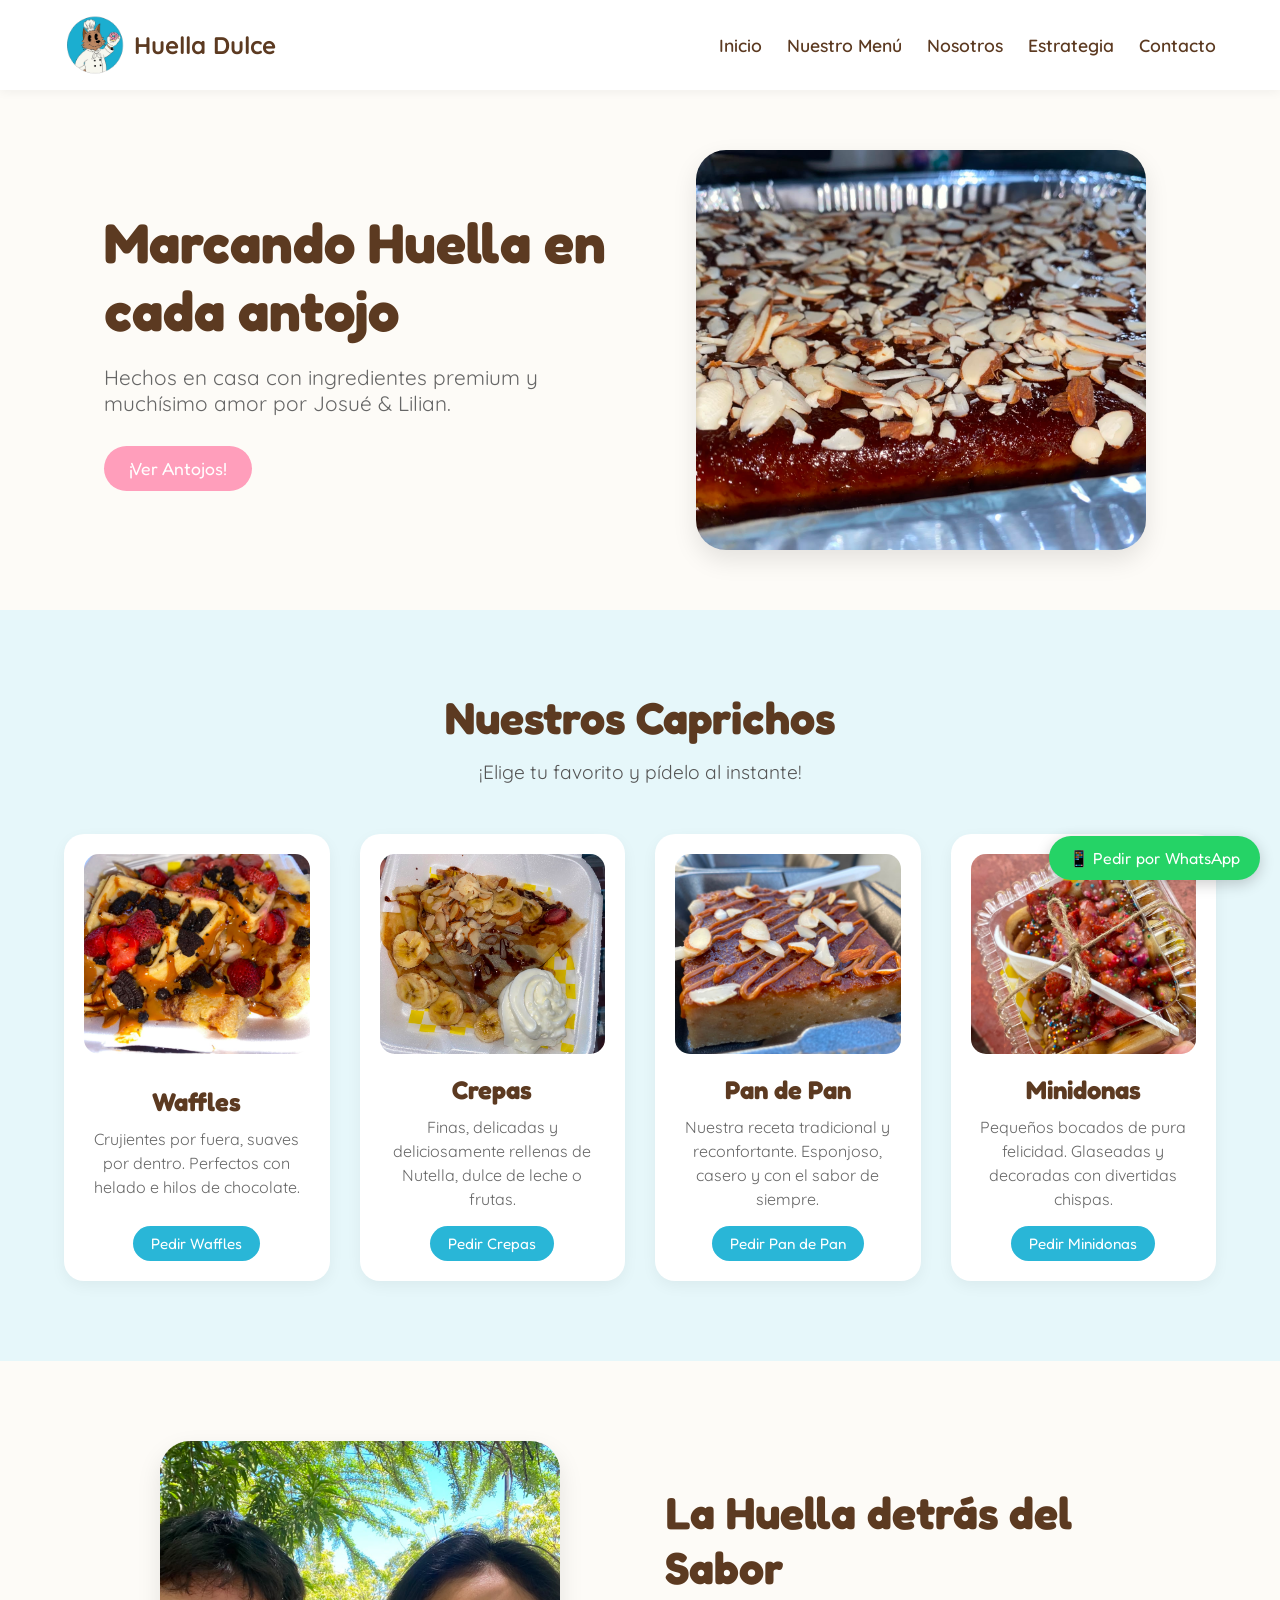
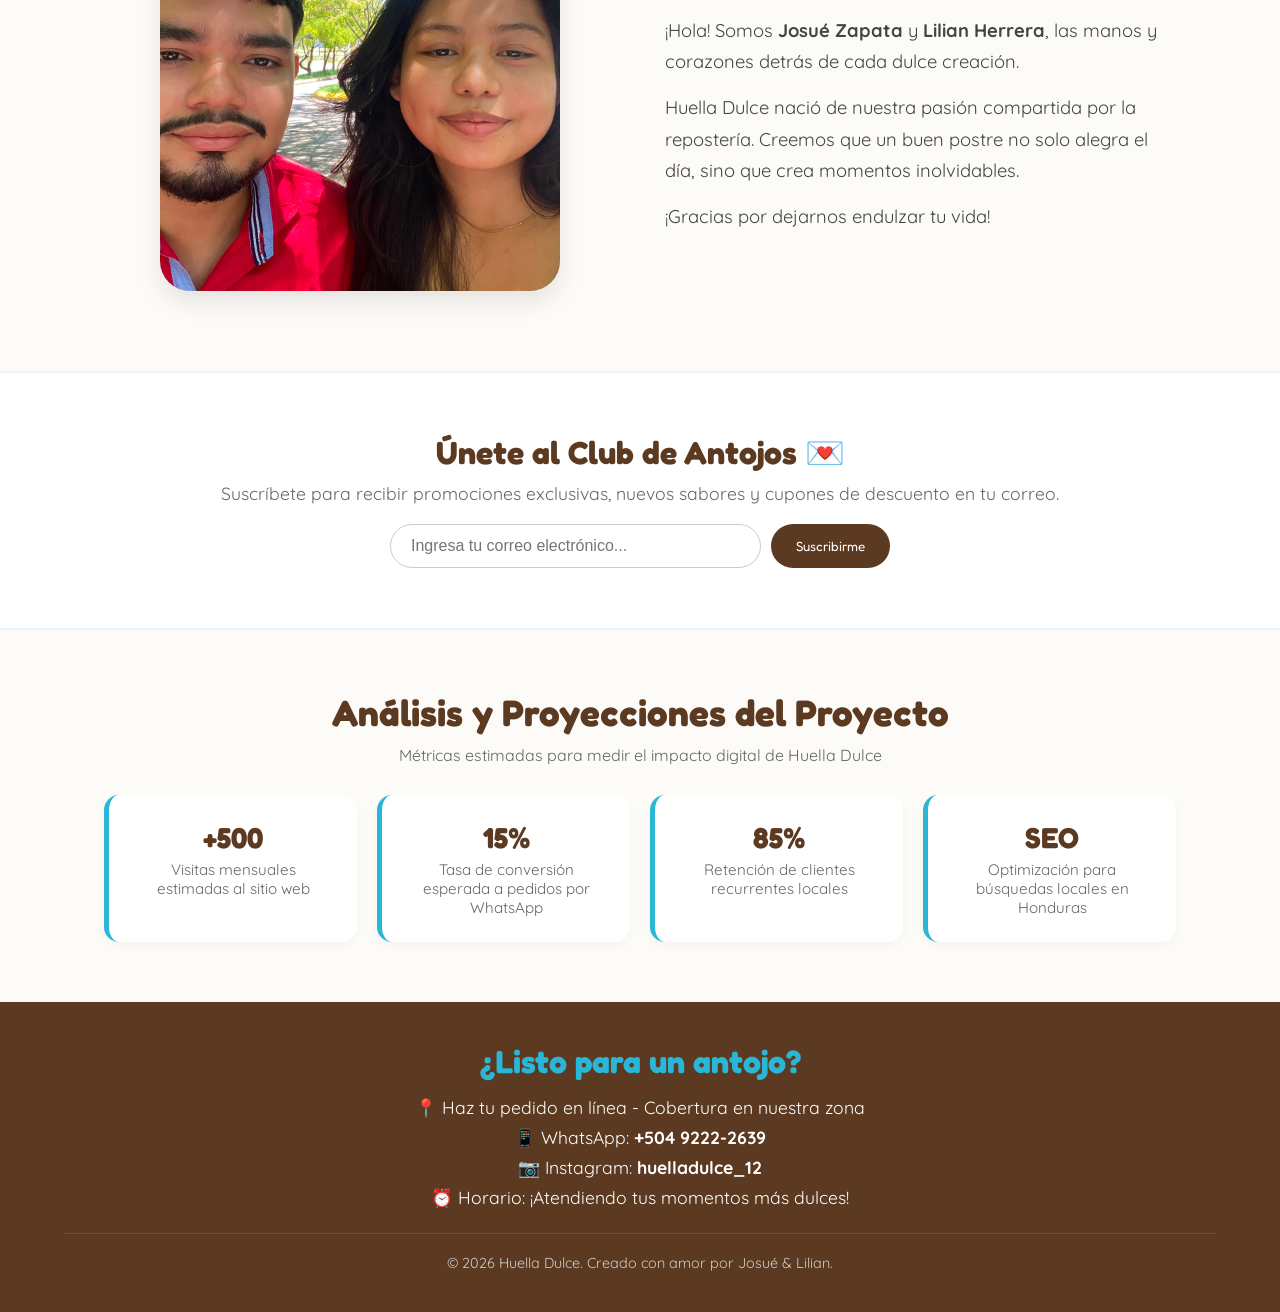
==== index.html @ 0a852fb5 "Primer commit" ====
<!DOCTYPE html>
<html lang="es">
<head>
    <meta charset="UTF-8">
    <meta name="viewport" content="width=device-width, initial-scale=1.0">
    <title>Huella Dulce - Postres Caseros y Antojos en Honduras</title>
    <!-- Metadatos SEO y Estrategia Digital -->
    <meta name="description" content="Disfruta de los mejores postres caseros, waffles, crepas y minidonas hechos con amor por Josué y Lilian en Huella Dulce. ¡Haz tu pedido por WhatsApp!">
    <meta name="keywords" content="postres caseros, waffles, crepas, minidonas, repostería, Huella Dulce, Honduras">
    <meta name="author" content="Josué Zapata y Lilian Herrera">
    
    <!-- Open Graph para Redes Sociales -->
    <meta property="og:title" content="Huella Dulce - Postres Caseros">
    <meta property="og:description" content="Marcando huella en cada antojo. ¡Pide tus waffles y crepas favoritos!">
    <meta property="og:type" content="website">

    <link rel="preconnect" href="https://fonts.googleapis.com">
    <link rel="preconnect" href="https://fonts.gstatic.com" crossorigin>
    <link href="https://fonts.googleapis.com/css2?family=Fredoka:wght@300..700&family=Quicksand:wght@300..700&display=swap" rel="stylesheet">
    
    <style>
        :root {
            --azul-turquesa: #29b6d7;
            --azul-claro: #e6f7fa;
            --marron-chocolate: #5c3a21;
            --rosa-dona: #ff9ebb;
            --blanco-crema: #fdfbf7;
            --texto-oscuro: #333333;
        }

        * {
            margin: 0;
            padding: 0;
            box-sizing: border-box;
        }

        body {
            font-family: 'Quicksand', sans-serif;
            background-color: var(--blanco-crema);
            color: var(--texto-oscuro);
            scroll-behavior: smooth;
        }

        h1, h2, h3 {
            font-family: 'Fredoka', sans-serif;
            color: var(--marron-chocolate);
        }

        a {
            text-decoration: none;
            color: inherit;
        }

        li {
            list-style: none;
        }

        .btn-rosa {
            background-color: var(--rosa-dona);
            color: white;
            padding: 12px 25px;
            border-radius: 50px;
            font-family: 'Fredoka', sans-serif;
            font-size: 1.1rem;
            border: none;
            cursor: pointer;
            transition: transform 0.2s, background-color 0.2s;
            display: inline-block;
        }

        .btn-rosa:hover {
            transform: scale(1.05);
            background-color: #ff85a7;
        }

        /* --- ENCABEZADO --- */
        header {
            background-color: white;
            position: sticky;
            top: 0;
            z-index: 1000;
            box-shadow: 0 2px 10px rgba(0,0,0,0.05);
            display: flex;
            justify-content: space-between;
            align-items: center;
            padding: 15px 5%;
        }

        .logo-container {
            display: flex;
            align-items: center;
            gap: 10px;
        }

        .logo-texto {
            font-size: 1.5rem;
            font-weight: 700;
            color: var(--marron-chocolate);
        }

        nav ul {
            display: flex;
            gap: 25px;
        }

        nav ul li a {
            font-size: 1.1rem;
            font-weight: 600;
            color: var(--marron-chocolate);
            transition: color 0.2s;
        }

        nav ul li a:hover {
            color: var(--azul-turquesa);
        }

        /* --- HERO --- */
        .hero {
            display: flex;
            align-items: center;
            justify-content: space-between;
            padding: 60px 5%;
            max-width: 1200px;
            margin: 0 auto;
            gap: 50px;
        }

        .hero-texto {
            flex: 1;
        }

        .hero-texto h1 {
            font-size: 3.5rem;
            line-height: 1.2;
            margin-bottom: 20px;
        }

        .hero-texto p {
            font-size: 1.3rem;
            margin-bottom: 30px;
            color: #666;
        }

        .hero-imagen {
            flex: 1;
            display: flex;
            justify-content: center;
        }

        .hero-imagen img {
            width: 100%;
            max-width: 450px;
            height: 400px;
            object-fit: cover;
            border-radius: 30px;
            box-shadow: 0 10px 25px rgba(0,0,0,0.1);
        }

        /* --- MENÚ / TIENDA --- */
        .menu-section {
            background-color: var(--azul-claro);
            padding: 80px 5%;
            text-align: center;
        }

        .menu-section h2 {
            font-size: 2.8rem;
            margin-bottom: 15px;
        }

        .menu-subtitle {
            font-size: 1.2rem;
            margin-bottom: 50px;
            color: #555;
        }

        .menu-grid {
            display: grid;
            grid-template-columns: repeat(auto-fit, minmax(250px, 1fr));
            gap: 30px;
            max-width: 1200px;
            margin: 0 auto;
        }

        .menu-card {
            background-color: white;
            border-radius: 20px;
            padding: 20px;
            box-shadow: 0 5px 15px rgba(0,0,0,0.05);
            transition: transform 0.3s;
            display: flex;
            flex-direction: column;
            align-items: center;
            justify-content: space-between;
        }

        .menu-card:hover {
            transform: translateY(-10px);
        }

        .menu-card img {
            width: 100%;
            height: 200px;
            object-fit: cover;
            border-radius: 15px;
            margin-bottom: 20px;
        }

        .menu-card h3 {
            font-size: 1.6rem;
            margin-bottom: 10px;
        }

        .menu-card p {
            font-size: 1rem;
            color: #666;
            line-height: 1.5;
            text-align: center;
            margin-bottom: 15px;
        }

        .btn-comprar {
            background-color: var(--azul-turquesa);
            color: white;
            padding: 8px 18px;
            border-radius: 20px;
            font-family: 'Fredoka', sans-serif;
            font-size: 0.95rem;
            border: none;
            cursor: pointer;
            transition: background-color 0.2s;
        }

        .btn-comprar:hover {
            background-color: #219ab5;
        }

        /* --- SECCIÓN NOSOTROS --- */
        .nosotros {
            display: flex;
            align-items: center;
            justify-content: space-between;
            padding: 80px 5%;
            max-width: 1200px;
            margin: 0 auto;
            gap: 50px;
        }

        .nosotros-imagen {
            flex: 1;
            display: flex;
            justify-content: center;
        }

        .nosotros-imagen img {
            width: 100%;
            max-width: 400px;
            height: 450px;
            object-fit: cover;
            border-radius: 30px;
            box-shadow: 0 10px 25px rgba(0,0,0,0.1);
        }

        .nosotros-texto {
            flex: 1;
        }

        .nosotros-texto h2 {
            font-size: 2.8rem;
            margin-bottom: 20px;
        }

        .nosotros-texto p {
            font-size: 1.15rem;
            line-height: 1.7;
            color: #444;
            margin-bottom: 15px;
        }

        /* --- ESTRATEGIA: EMAIL MARKETING & ANALYTICS (NUEVO) --- */
        .marketing-section {
            background-color: #fff;
            padding: 60px 5%;
            text-align: center;
            border-top: 2px solid var(--azul-claro);
            border-bottom: 2px solid var(--azul-claro);
        }

        .marketing-section h3 {
            font-size: 2rem;
            margin-bottom: 10px;
        }

        .marketing-section p {
            color: #666;
            margin-bottom: 20px;
            font-size: 1.1rem;
        }

        .newsletter-form {
            display: flex;
            justify-content: center;
            gap: 10px;
            max-width: 500px;
            margin: 0 auto;
        }

        .newsletter-form input {
            padding: 12px 20px;
            border-radius: 30px;
            border: 1px solid #ccc;
            flex: 1;
            font-size: 1rem;
            outline: none;
        }

        .newsletter-form button {
            background-color: var(--marron-chocolate);
            color: white;
            border: none;
            padding: 12px 25px;
            border-radius: 30px;
            font-family: 'Fredoka', sans-serif;
            cursor: pointer;
        }

        /* --- SECCIÓN DE ANÁLISIS Y MÉTRICAS (Para Defensa) --- */
        .metrics-section {
            max-width: 1200px;
            margin: 60px auto;
            padding: 0 5%;
            text-align: center;
        }

        .metrics-section h2 {
            font-size: 2.3rem;
            margin-bottom: 10px;
        }

        .metrics-grid {
            display: grid;
            grid-template-columns: repeat(auto-fit, minmax(220px, 1fr));
            gap: 20px;
            margin-top: 30px;
        }

        .metric-card {
            background: white;
            padding: 25px;
            border-radius: 15px;
            box-shadow: 0 4px 10px rgba(0,0,0,0.03);
            border-left: 5px solid var(--azul-turquesa);
        }

        .metric-card h4 {
            font-size: 1.8rem;
            color: var(--marron-chocolate);
            margin-bottom: 5px;
            font-family: 'Fredoka', sans-serif;
        }

        .metric-card p {
            color: #666;
            font-size: 0.95rem;
        }

        /* --- FOOTER --- */
        footer {
            background-color: var(--marron-chocolate);
            color: white;
            text-align: center;
            padding: 40px 5%;
        }

        footer h2 {
            color: var(--azul-turquesa);
            font-size: 2rem;
            margin-bottom: 15px;
        }

        .contacto-info {
            margin-bottom: 25px;
            font-size: 1.1rem;
        }

        .contacto-info p {
            margin: 8px 0;
        }

        .copyright {
            border-top: 1px solid rgba(255,255,255,0.1);
            padding-top: 20px;
            font-size: 0.9rem;
            color: #ccc;
        }

        /* Botón flotante de WhatsApp (Integración de Herramientas) */
        .whatsapp-float {
            position: fixed;
            bottom: 20px;
            right: 20px;
            background-color: #25d366;
            color: white;
            padding: 12px 20px;
            border-radius: 50px;
            font-family: 'Fredoka', sans-serif;
            box-shadow: 0 4px 15px rgba(0,0,0,0.2);
            z-index: 2000;
            display: flex;
            align-items: center;
            gap: 8px;
            transition: transform 0.2s;
        }

        .whatsapp-float:hover {
            transform: scale(1.05);
        }

        @media (max-width: 768px) {
            header {
                flex-direction: column;
                gap: 15px;
            }
            .hero, .nosotros {
                flex-direction: column;
                text-align: center;
                padding: 40px 20px;
                gap: 30px;
            }
            .hero-texto h1 {
                font-size: 2.5rem;
            }
            .newsletter-form {
                flex-direction: column;
            }
        }
    </style>
</head>
<body>

    <!-- BOTÓN FLOTANTE WHATSAPP -->
    <a href="https://wa.me/50492222639?text=Hola,%20quiero%20hacer%20un%20pedido%20en%20Huella%20Dulce" target="_blank" class="whatsapp-float">
        📱 Pedir por WhatsApp
    </a>

    <!-- MENÚ DE NAVEGACIÓN -->
    <header>
        <div class="logo-container">
            <img src="img/laHuellaDulce-Photoroom.png" alt="Logo Huella Dulce" style="width: 60px; height: 60px; border-radius: 50%; object-fit: cover;">
            <span class="logo-texto">Huella Dulce</span>
        </div>
        <nav>
            <ul>
                <li><a href="#inicio">Inicio</a></li>
                <li><a href="#menu">Nuestro Menú</a></li>
                <li><a href="#nosotros">Nosotros</a></li>
                <li><a href="#estrategia">Estrategia</a></li>
                <li><a href="#contacto">Contacto</a></li>
            </ul>
        </nav>
    </header>

    <!-- BIENVENIDA -->
    <section class="hero" id="inicio">
        <div class="hero-texto">
            <h1>Marcando Huella en cada antojo</h1>
            <p>Hechos en casa con ingredientes premium y muchísimo amor por Josué & Lilian.</p>
            <a href="#menu" class="btn-rosa">¡Ver Antojos!</a>
        </div>
        <div class="hero-imagen">
            <img src="img/tentador.jpeg" alt="Postres tentadores">
        </div>
    </section>

    <!-- MENÚ / TIENDA -->
    <section class="menu-section" id="menu">
        <h2>Nuestros Caprichos</h2>
        <p class="menu-subtitle">¡Elige tu favorito y pídelo al instante!</p>
        
        <div class="menu-grid">
            <div class="menu-card">
                <img src="img/waffles.jpeg" alt="Waffles">
                <div>
                    <h3>Waffles</h3>
                    <p>Crujientes por fuera, suaves por dentro. Perfectos con helado e hilos de chocolate.</p>
                </div>
                <a href="https://wa.me/50492222639?text=Hola,%20quiero%20ordenar%20unos%20Waffles" target="_blank" class="btn-comprar">Pedir Waffles</a>
            </div>
            <div class="menu-card">
                <img src="img/crepas.jpeg" alt="Crepas">
                <div>
                    <h3>Crepas</h3>
                    <p>Finas, delicadas y deliciosamente rellenas de Nutella, dulce de leche o frutas.</p>
                </div>
                <a href="https://wa.me/50492222639?text=Hola,%20quiero%20ordenar%20unas%20Crepas" target="_blank" class="btn-comprar">Pedir Crepas</a>
            </div>
            <div class="menu-card">
                <img src="img/pandepan.jpeg" alt="Pan de Pan">
                <div>
                    <h3>Pan de Pan</h3>
                    <p>Nuestra receta tradicional y reconfortante. Esponjoso, casero y con el sabor de siempre.</p>
                </div>
                <a href="https://wa.me/50492222639?text=Hola,%20quiero%20ordenar%20Pan%20de%20Pan" target="_blank" class="btn-comprar">Pedir Pan de Pan</a>
            </div>
            <div class="menu-card">
                <img src="img/minidonas.jpeg" alt="Minidonas">
                <div>
                    <h3>Minidonas</h3>
                    <p>Pequeños bocados de pura felicidad. Glaseadas y decoradas con divertidas chispas.</p>
                </div>
                <a href="https://wa.me/50492222639?text=Hola,%20quiero%20ordenar%20Minidonas" target="_blank" class="btn-comprar">Pedir Minidonas</a>
            </div>
        </div>
    </section>

    <!-- NOSOTROS -->
    <section class="nosotros" id="nosotros">
        <div class="nosotros-imagen">
            <img src="img/lilianyyo.jpeg" alt="Lilian y Josué">
        </div>
        <div class="nosotros-texto">
            <h2>La Huella detrás del Sabor</h2>
            <p>¡Hola! Somos <strong>Josué Zapata</strong> y <strong>Lilian Herrera</strong>, las manos y corazones detrás de cada dulce creación.</p>
            <p>Huella Dulce nació de nuestra pasión compartida por la repostería. Creemos que un buen postre no solo alegra el día, sino que crea momentos inolvidables.</p>
            <p>¡Gracias por dejarnos endulzar tu vida!</p>
        </div>
    </section>

    <!-- ESTRATEGIA DIGITAL Y MARKETING (Email Marketing y Captación) -->
    <section class="marketing-section" id="estrategia">
        <h3>Únete al Club de Antojos 💌</h3>
        <p>Suscríbete para recibir promociones exclusivas, nuevos sabores y cupones de descuento en tu correo.</p>
        <form class="newsletter-form" onsubmit="event.preventDefault(); alert('¡Gracias por suscribirte a Huella Dulce!');">
            <input type="email" placeholder="Ingresa tu correo electrónico..." required>
            <button type="submit">Suscribirme</button>
        </form>
    </section>

    <!-- ANÁLISIS Y RESULTADOS ESPERADOS (KPIs para tu defensa) -->
    <section class="metrics-section">
        <h2>Análisis y Proyecciones del Proyecto</h2>
        <p style="color: #666;">Métricas estimadas para medir el impacto digital de Huella Dulce</p>
        <div class="metrics-grid">
            <div class="metric-card">
                <h4>+500</h4>
                <p>Visitas mensuales estimadas al sitio web</p>
            </div>
            <div class="metric-card">
                <h4>15%</h4>
                <p>Tasa de conversión esperada a pedidos por WhatsApp</p>
            </div>
            <div class="metric-card">
                <h4>85%</h4>
                <p>Retención de clientes recurrentes locales</p>
            </div>
            <div class="metric-card">
                <h4>SEO</h4>
                <p>Optimización para búsquedas locales en Honduras</p>
            </div>
        </div>
    </section>

    <!-- FOOTER -->
    <footer id="contacto">
        <h2>¿Listo para un antojo?</h2>
        <div class="contacto-info">
            <p>📍 Haz tu pedido en línea - Cobertura en nuestra zona</p>
            <p>📱 WhatsApp: <strong>+504 9222-2639</strong> </p>
            <p>📷 Instagram: <strong>huelladulce_12</strong> </p>
            <p>⏰ Horario: ¡Atendiendo tus momentos más dulces!</p>
        </div>
        <div class="copyright">
            <p>&copy; 2026 Huella Dulce. Creado con amor por Josué & Lilian.</p>
        </div>
    </footer>

</body>
</html>
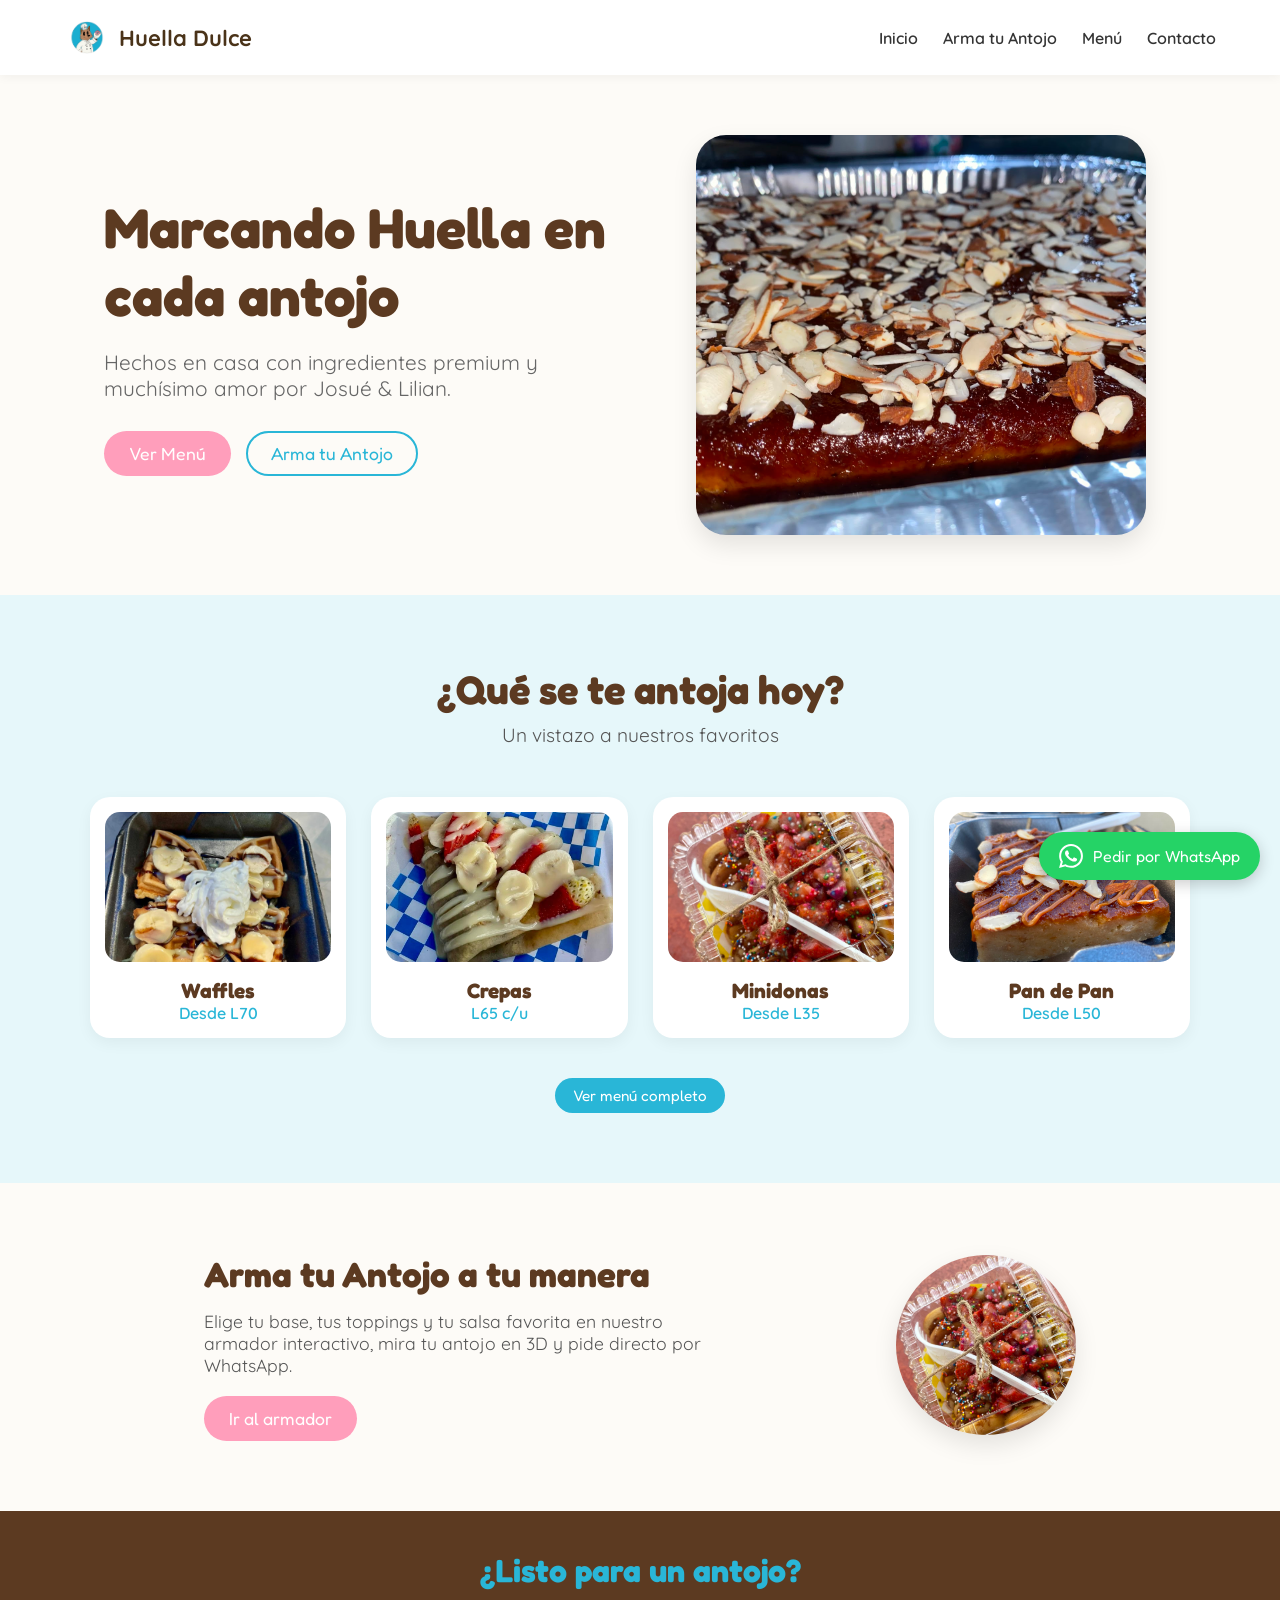
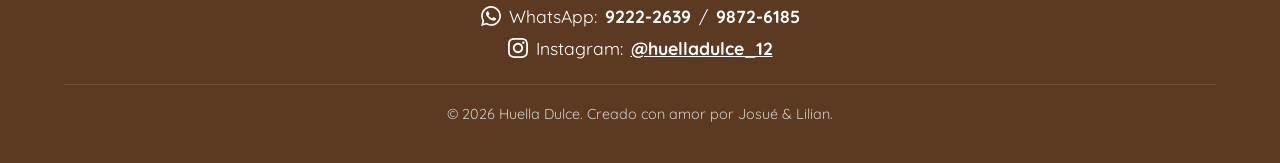
==== commit 64c22595: "Actualizacion: personaliza con cambios" ====
--- a/index.html
+++ b/index.html
@@ -4,575 +4,119 @@
     <meta charset="UTF-8">
     <meta name="viewport" content="width=device-width, initial-scale=1.0">
     <title>Huella Dulce - Postres Caseros y Antojos en Honduras</title>
-    <!-- Metadatos SEO y Estrategia Digital -->
-    <meta name="description" content="Disfruta de los mejores postres caseros, waffles, crepas y minidonas hechos con amor por Josué y Lilian en Huella Dulce. ¡Haz tu pedido por WhatsApp!">
-    <meta name="keywords" content="postres caseros, waffles, crepas, minidonas, repostería, Huella Dulce, Honduras">
+    <meta name="description" content="Disfruta de los mejores postres caseros, waffles, crepas, pan de pan y minidonas hechos con amor por Josué y Lilian en Huella Dulce.">
+    <meta name="keywords" content="postres caseros, waffles, crepas, minidonas, pan de pan, repostería, Huella Dulce, Honduras">
     <meta name="author" content="Josué Zapata y Lilian Herrera">
-    
-    <!-- Open Graph para Redes Sociales -->
     <meta property="og:title" content="Huella Dulce - Postres Caseros">
-    <meta property="og:description" content="Marcando huella en cada antojo. ¡Pide tus waffles y crepas favoritos!">
+    <meta property="og:description" content="Marcando huella en cada antojo. ¡Arma tu antojo y pídelo hoy!">
     <meta property="og:type" content="website">
 
     <link rel="preconnect" href="https://fonts.googleapis.com">
     <link rel="preconnect" href="https://fonts.gstatic.com" crossorigin>
     <link href="https://fonts.googleapis.com/css2?family=Fredoka:wght@300..700&family=Quicksand:wght@300..700&display=swap" rel="stylesheet">
-    
-    <style>
-        :root {
-            --azul-turquesa: #29b6d7;
-            --azul-claro: #e6f7fa;
-            --marron-chocolate: #5c3a21;
-            --rosa-dona: #ff9ebb;
-            --blanco-crema: #fdfbf7;
-            --texto-oscuro: #333333;
-        }
-
-        * {
-            margin: 0;
-            padding: 0;
-            box-sizing: border-box;
-        }
-
-        body {
-            font-family: 'Quicksand', sans-serif;
-            background-color: var(--blanco-crema);
-            color: var(--texto-oscuro);
-            scroll-behavior: smooth;
-        }
-
-        h1, h2, h3 {
-            font-family: 'Fredoka', sans-serif;
-            color: var(--marron-chocolate);
-        }
-
-        a {
-            text-decoration: none;
-            color: inherit;
-        }
-
-        li {
-            list-style: none;
-        }
-
-        .btn-rosa {
-            background-color: var(--rosa-dona);
-            color: white;
-            padding: 12px 25px;
-            border-radius: 50px;
-            font-family: 'Fredoka', sans-serif;
-            font-size: 1.1rem;
-            border: none;
-            cursor: pointer;
-            transition: transform 0.2s, background-color 0.2s;
-            display: inline-block;
-        }
-
-        .btn-rosa:hover {
-            transform: scale(1.05);
-            background-color: #ff85a7;
-        }
-
-        /* --- ENCABEZADO --- */
-        header {
-            background-color: white;
-            position: sticky;
-            top: 0;
-            z-index: 1000;
-            box-shadow: 0 2px 10px rgba(0,0,0,0.05);
-            display: flex;
-            justify-content: space-between;
-            align-items: center;
-            padding: 15px 5%;
-        }
-
-        .logo-container {
-            display: flex;
-            align-items: center;
-            gap: 10px;
-        }
-
-        .logo-texto {
-            font-size: 1.5rem;
-            font-weight: 700;
-            color: var(--marron-chocolate);
-        }
-
-        nav ul {
-            display: flex;
-            gap: 25px;
-        }
-
-        nav ul li a {
-            font-size: 1.1rem;
-            font-weight: 600;
-            color: var(--marron-chocolate);
-            transition: color 0.2s;
-        }
-
-        nav ul li a:hover {
-            color: var(--azul-turquesa);
-        }
-
-        /* --- HERO --- */
-        .hero {
-            display: flex;
-            align-items: center;
-            justify-content: space-between;
-            padding: 60px 5%;
-            max-width: 1200px;
-            margin: 0 auto;
-            gap: 50px;
-        }
-
-        .hero-texto {
-            flex: 1;
-        }
-
-        .hero-texto h1 {
-            font-size: 3.5rem;
-            line-height: 1.2;
-            margin-bottom: 20px;
-        }
-
-        .hero-texto p {
-            font-size: 1.3rem;
-            margin-bottom: 30px;
-            color: #666;
-        }
-
-        .hero-imagen {
-            flex: 1;
-            display: flex;
-            justify-content: center;
-        }
-
-        .hero-imagen img {
-            width: 100%;
-            max-width: 450px;
-            height: 400px;
-            object-fit: cover;
-            border-radius: 30px;
-            box-shadow: 0 10px 25px rgba(0,0,0,0.1);
-        }
-
-        /* --- MENÚ / TIENDA --- */
-        .menu-section {
-            background-color: var(--azul-claro);
-            padding: 80px 5%;
-            text-align: center;
-        }
-
-        .menu-section h2 {
-            font-size: 2.8rem;
-            margin-bottom: 15px;
-        }
-
-        .menu-subtitle {
-            font-size: 1.2rem;
-            margin-bottom: 50px;
-            color: #555;
-        }
-
-        .menu-grid {
-            display: grid;
-            grid-template-columns: repeat(auto-fit, minmax(250px, 1fr));
-            gap: 30px;
-            max-width: 1200px;
-            margin: 0 auto;
-        }
-
-        .menu-card {
-            background-color: white;
-            border-radius: 20px;
-            padding: 20px;
-            box-shadow: 0 5px 15px rgba(0,0,0,0.05);
-            transition: transform 0.3s;
-            display: flex;
-            flex-direction: column;
-            align-items: center;
-            justify-content: space-between;
-        }
-
-        .menu-card:hover {
-            transform: translateY(-10px);
-        }
-
-        .menu-card img {
-            width: 100%;
-            height: 200px;
-            object-fit: cover;
-            border-radius: 15px;
-            margin-bottom: 20px;
-        }
-
-        .menu-card h3 {
-            font-size: 1.6rem;
-            margin-bottom: 10px;
-        }
-
-        .menu-card p {
-            font-size: 1rem;
-            color: #666;
-            line-height: 1.5;
-            text-align: center;
-            margin-bottom: 15px;
-        }
-
-        .btn-comprar {
-            background-color: var(--azul-turquesa);
-            color: white;
-            padding: 8px 18px;
-            border-radius: 20px;
-            font-family: 'Fredoka', sans-serif;
-            font-size: 0.95rem;
-            border: none;
-            cursor: pointer;
-            transition: background-color 0.2s;
-        }
-
-        .btn-comprar:hover {
-            background-color: #219ab5;
-        }
-
-        /* --- SECCIÓN NOSOTROS --- */
-        .nosotros {
-            display: flex;
-            align-items: center;
-            justify-content: space-between;
-            padding: 80px 5%;
-            max-width: 1200px;
-            margin: 0 auto;
-            gap: 50px;
-        }
-
-        .nosotros-imagen {
-            flex: 1;
-            display: flex;
-            justify-content: center;
-        }
-
-        .nosotros-imagen img {
-            width: 100%;
-            max-width: 400px;
-            height: 450px;
-            object-fit: cover;
-            border-radius: 30px;
-            box-shadow: 0 10px 25px rgba(0,0,0,0.1);
-        }
-
-        .nosotros-texto {
-            flex: 1;
-        }
-
-        .nosotros-texto h2 {
-            font-size: 2.8rem;
-            margin-bottom: 20px;
-        }
-
-        .nosotros-texto p {
-            font-size: 1.15rem;
-            line-height: 1.7;
-            color: #444;
-            margin-bottom: 15px;
-        }
-
-        /* --- ESTRATEGIA: EMAIL MARKETING & ANALYTICS (NUEVO) --- */
-        .marketing-section {
-            background-color: #fff;
-            padding: 60px 5%;
-            text-align: center;
-            border-top: 2px solid var(--azul-claro);
-            border-bottom: 2px solid var(--azul-claro);
-        }
-
-        .marketing-section h3 {
-            font-size: 2rem;
-            margin-bottom: 10px;
-        }
-
-        .marketing-section p {
-            color: #666;
-            margin-bottom: 20px;
-            font-size: 1.1rem;
-        }
-
-        .newsletter-form {
-            display: flex;
-            justify-content: center;
-            gap: 10px;
-            max-width: 500px;
-            margin: 0 auto;
-        }
-
-        .newsletter-form input {
-            padding: 12px 20px;
-            border-radius: 30px;
-            border: 1px solid #ccc;
-            flex: 1;
-            font-size: 1rem;
-            outline: none;
-        }
-
-        .newsletter-form button {
-            background-color: var(--marron-chocolate);
-            color: white;
-            border: none;
-            padding: 12px 25px;
-            border-radius: 30px;
-            font-family: 'Fredoka', sans-serif;
-            cursor: pointer;
-        }
-
-        /* --- SECCIÓN DE ANÁLISIS Y MÉTRICAS (Para Defensa) --- */
-        .metrics-section {
-            max-width: 1200px;
-            margin: 60px auto;
-            padding: 0 5%;
-            text-align: center;
-        }
-
-        .metrics-section h2 {
-            font-size: 2.3rem;
-            margin-bottom: 10px;
-        }
-
-        .metrics-grid {
-            display: grid;
-            grid-template-columns: repeat(auto-fit, minmax(220px, 1fr));
-            gap: 20px;
-            margin-top: 30px;
-        }
-
-        .metric-card {
-            background: white;
-            padding: 25px;
-            border-radius: 15px;
-            box-shadow: 0 4px 10px rgba(0,0,0,0.03);
-            border-left: 5px solid var(--azul-turquesa);
-        }
-
-        .metric-card h4 {
-            font-size: 1.8rem;
-            color: var(--marron-chocolate);
-            margin-bottom: 5px;
-            font-family: 'Fredoka', sans-serif;
-        }
-
-        .metric-card p {
-            color: #666;
-            font-size: 0.95rem;
-        }
-
-        /* --- FOOTER --- */
-        footer {
-            background-color: var(--marron-chocolate);
-            color: white;
-            text-align: center;
-            padding: 40px 5%;
-        }
-
-        footer h2 {
-            color: var(--azul-turquesa);
-            font-size: 2rem;
-            margin-bottom: 15px;
-        }
-
-        .contacto-info {
-            margin-bottom: 25px;
-            font-size: 1.1rem;
-        }
-
-        .contacto-info p {
-            margin: 8px 0;
-        }
-
-        .copyright {
-            border-top: 1px solid rgba(255,255,255,0.1);
-            padding-top: 20px;
-            font-size: 0.9rem;
-            color: #ccc;
-        }
-
-        /* Botón flotante de WhatsApp (Integración de Herramientas) */
-        .whatsapp-float {
-            position: fixed;
-            bottom: 20px;
-            right: 20px;
-            background-color: #25d366;
-            color: white;
-            padding: 12px 20px;
-            border-radius: 50px;
-            font-family: 'Fredoka', sans-serif;
-            box-shadow: 0 4px 15px rgba(0,0,0,0.2);
-            z-index: 2000;
-            display: flex;
-            align-items: center;
-            gap: 8px;
-            transition: transform 0.2s;
-        }
-
-        .whatsapp-float:hover {
-            transform: scale(1.05);
-        }
-
-        @media (max-width: 768px) {
-            header {
-                flex-direction: column;
-                gap: 15px;
-            }
-            .hero, .nosotros {
-                flex-direction: column;
-                text-align: center;
-                padding: 40px 20px;
-                gap: 30px;
-            }
-            .hero-texto h1 {
-                font-size: 2.5rem;
-            }
-            .newsletter-form {
-                flex-direction: column;
-            }
-        }
-    </style>
+    <link rel="stylesheet" href="style.css">
 </head>
 <body>
 
-    <!-- BOTÓN FLOTANTE WHATSAPP -->
     <a href="https://wa.me/50492222639?text=Hola,%20quiero%20hacer%20un%20pedido%20en%20Huella%20Dulce" target="_blank" class="whatsapp-float">
-        📱 Pedir por WhatsApp
+        <svg class="whatsapp-icon-svg" viewBox="0 0 24 24"><path d="M.057 24l1.687-6.163c-1.041-1.804-1.588-3.849-1.587-5.946.003-6.556 5.338-11.891 11.893-11.891 3.181.001 6.167 1.24 8.413 3.488 2.245 2.248 3.481 5.236 3.48 8.414-.003 6.557-5.338 11.892-11.893 11.892-1.99-.001-3.951-.5-5.688-1.448l-6.305 1.654zm6.597-3.807c1.676.995 3.276 1.591 5.392 1.592 5.448 0 9.886-4.434 9.889-9.885.002-5.462-4.415-9.89-9.881-9.892-5.452 0-9.887 4.434-9.889 9.884-.001 2.225.651 3.891 1.746 5.634l-.999 3.648 3.742-.981zm11.387-5.464c-.074-.124-.272-.198-.57-.347-.297-.149-1.758-.868-2.031-.967-.272-.099-.47-.149-.669.149-.198.297-.768.967-.941 1.165-.173.198-.347.223-.644.074-.297-.149-1.255-.462-2.39-1.475-.883-.788-1.48-1.761-1.653-2.059-.173-.297-.018-.458.13-.606.134-.133.297-.347.446-.521.151-.172.2-.296.3-.495.099-.198.05-.372-.025-.521-.075-.148-.669-1.611-.916-2.206-.242-.579-.487-.501-.669-.51l-.57-.01c-.198 0-.52.074-.792.372s-1.04 1.016-1.04 2.479 1.065 2.876 1.213 3.074c.149.198 2.096 3.2 5.076 4.487.709.306 1.263.489 1.694.626.712.226 1.36.194 1.872.118.571-.085 1.758-.719 2.006-1.413.248-.695.248-1.29.173-1.414z"/></svg>
+        <span>Pedir por WhatsApp</span>
     </a>
 
-    <!-- MENÚ DE NAVEGACIÓN -->
-    <header>
+<header>
         <div class="logo-container">
-            <img src="img/laHuellaDulce-Photoroom.png" alt="Logo Huella Dulce" style="width: 60px; height: 60px; border-radius: 50%; object-fit: cover;">
+            <img src="img/laHuellaDulce-Photoroom.png" alt="Logo Huella Dulce" class="logo-img">
             <span class="logo-texto">Huella Dulce</span>
         </div>
-        <nav>
+
+        <!-- Botón de Menú Hamburguesa (Va DENTRO del header, justo aquí) -->
+        <button class="menu-toggle" id="menuToggle" aria-label="Abrir menú">
+            ☰
+        </button>
+
+        <!-- Menú de navegación -->
+        <nav id="navMenu">
             <ul>
-                <li><a href="#inicio">Inicio</a></li>
-                <li><a href="#menu">Nuestro Menú</a></li>
-                <li><a href="#nosotros">Nosotros</a></li>
-                <li><a href="#estrategia">Estrategia</a></li>
-                <li><a href="#contacto">Contacto</a></li>
+                <li><a href="index.html">Inicio</a></li>
+                <li><a href="personaliza.html">Arma tu Antojo</a></li>
+                <li><a href="menu.html">Menú</a></li>
+                <li><a href="contacto.html">Contacto</a></li>
             </ul>
         </nav>
     </header>
 
-    <!-- BIENVENIDA -->
-    <section class="hero" id="inicio">
+    <section class="hero">
         <div class="hero-texto">
             <h1>Marcando Huella en cada antojo</h1>
             <p>Hechos en casa con ingredientes premium y muchísimo amor por Josué & Lilian.</p>
-            <a href="#menu" class="btn-rosa">¡Ver Antojos!</a>
+            <div class="hero-botones">
+                <a href="menu.html" class="btn-rosa">Ver Menú</a>
+                <a href="personaliza.html" class="btn-outline">Arma tu Antojo</a>
+            </div>
         </div>
         <div class="hero-imagen">
             <img src="img/tentador.jpeg" alt="Postres tentadores">
         </div>
     </section>
 
-    <!-- MENÚ / TIENDA -->
-    <section class="menu-section" id="menu">
-        <h2>Nuestros Caprichos</h2>
-        <p class="menu-subtitle">¡Elige tu favorito y pídelo al instante!</p>
+    <section class="teaser-section">
+        <h2>¿Qué se te antoja hoy?</h2>
+        <p class="menu-subtitle">Un vistazo a nuestros favoritos</p>
+        <div class="teaser-grid">
+            <div class="teaser-card">
+                <img src="img/waflesnew.jpeg" alt="Waffles">
+                <h3>Waffles</h3>
+                <p>Desde L70</p>
+            </div>
+            <div class="teaser-card">
+                <img src="img/crepasnew.jpeg" alt="Crepas">
+                <h3>Crepas</h3>
+                <p>L65 c/u</p>
+            </div>
+            <div class="teaser-card">
+                <img src="img/minidonas.jpeg" alt="Minidonas">
+                <h3>Minidonas</h3>
+                <p>Desde L35</p>
+            </div>
+            <div class="teaser-card">
+                <img src="img/pandepan.jpeg" alt="Pan de Pan">
+                <h3>Pan de Pan</h3>
+                <p>Desde L50</p>
+            </div>
+        </div>
+        <a href="menu.html" class="btn-comprar ver-mas">Ver menú completo</a>
+    </section>
+
+    <section class="cta-personaliza">
+        <div class="cta-texto">
+            <h2>Arma tu Antojo a tu manera</h2>
+            <p>Elige tu base, tus toppings y tu salsa favorita en nuestro armador interactivo, mira tu antojo en 3D y pide directo por WhatsApp.</p>
+            <a href="personaliza.html" class="btn-rosa">Ir al armador</a>
+        </div>
         
-        <div class="menu-grid">
-            <div class="menu-card">
-                <img src="img/waffles.jpeg" alt="Waffles">
-                <div>
-                    <h3>Waffles</h3>
-                    <p>Crujientes por fuera, suaves por dentro. Perfectos con helado e hilos de chocolate.</p>
-                </div>
-                <a href="https://wa.me/50492222639?text=Hola,%20quiero%20ordenar%20unos%20Waffles" target="_blank" class="btn-comprar">Pedir Waffles</a>
-            </div>
-            <div class="menu-card">
-                <img src="img/crepas.jpeg" alt="Crepas">
-                <div>
-                    <h3>Crepas</h3>
-                    <p>Finas, delicadas y deliciosamente rellenas de Nutella, dulce de leche o frutas.</p>
-                </div>
-                <a href="https://wa.me/50492222639?text=Hola,%20quiero%20ordenar%20unas%20Crepas" target="_blank" class="btn-comprar">Pedir Crepas</a>
-            </div>
-            <div class="menu-card">
-                <img src="img/pandepan.jpeg" alt="Pan de Pan">
-                <div>
-                    <h3>Pan de Pan</h3>
-                    <p>Nuestra receta tradicional y reconfortante. Esponjoso, casero y con el sabor de siempre.</p>
-                </div>
-                <a href="https://wa.me/50492222639?text=Hola,%20quiero%20ordenar%20Pan%20de%20Pan" target="_blank" class="btn-comprar">Pedir Pan de Pan</a>
-            </div>
-            <div class="menu-card">
-                <img src="img/minidonas.jpeg" alt="Minidonas">
-                <div>
-                    <h3>Minidonas</h3>
-                    <p>Pequeños bocados de pura felicidad. Glaseadas y decoradas con divertidas chispas.</p>
-                </div>
-                <a href="https://wa.me/50492222639?text=Hola,%20quiero%20ordenar%20Minidonas" target="_blank" class="btn-comprar">Pedir Minidonas</a>
-            </div>
+        <div class="cta-imagen-redonda">
+            <img src="img/minidonas.jpeg" alt="Personaliza tu antojo" style="border-radius: 50%; width: 180px; height: 180px; object-fit: cover; box-shadow: 0 10px 25px rgba(0,0,0,0.1);">
         </div>
     </section>
 
-    <!-- NOSOTROS -->
-    <section class="nosotros" id="nosotros">
-        <div class="nosotros-imagen">
-            <img src="img/lilianyyo.jpeg" alt="Lilian y Josué">
-        </div>
-        <div class="nosotros-texto">
-            <h2>La Huella detrás del Sabor</h2>
-            <p>¡Hola! Somos <strong>Josué Zapata</strong> y <strong>Lilian Herrera</strong>, las manos y corazones detrás de cada dulce creación.</p>
-            <p>Huella Dulce nació de nuestra pasión compartida por la repostería. Creemos que un buen postre no solo alegra el día, sino que crea momentos inolvidables.</p>
-            <p>¡Gracias por dejarnos endulzar tu vida!</p>
-        </div>
-    </section>
-
-    <!-- ESTRATEGIA DIGITAL Y MARKETING (Email Marketing y Captación) -->
-    <section class="marketing-section" id="estrategia">
-        <h3>Únete al Club de Antojos 💌</h3>
-        <p>Suscríbete para recibir promociones exclusivas, nuevos sabores y cupones de descuento en tu correo.</p>
-        <form class="newsletter-form" onsubmit="event.preventDefault(); alert('¡Gracias por suscribirte a Huella Dulce!');">
-            <input type="email" placeholder="Ingresa tu correo electrónico..." required>
-            <button type="submit">Suscribirme</button>
-        </form>
-    </section>
-
-    <!-- ANÁLISIS Y RESULTADOS ESPERADOS (KPIs para tu defensa) -->
-    <section class="metrics-section">
-        <h2>Análisis y Proyecciones del Proyecto</h2>
-        <p style="color: #666;">Métricas estimadas para medir el impacto digital de Huella Dulce</p>
-        <div class="metrics-grid">
-            <div class="metric-card">
-                <h4>+500</h4>
-                <p>Visitas mensuales estimadas al sitio web</p>
-            </div>
-            <div class="metric-card">
-                <h4>15%</h4>
-                <p>Tasa de conversión esperada a pedidos por WhatsApp</p>
-            </div>
-            <div class="metric-card">
-                <h4>85%</h4>
-                <p>Retención de clientes recurrentes locales</p>
-            </div>
-            <div class="metric-card">
-                <h4>SEO</h4>
-                <p>Optimización para búsquedas locales en Honduras</p>
-            </div>
-        </div>
-    </section>
-
-    <!-- FOOTER -->
-    <footer id="contacto">
+    <footer>
         <h2>¿Listo para un antojo?</h2>
+        
         <div class="contacto-info">
-            <p>📍 Haz tu pedido en línea - Cobertura en nuestra zona</p>
-            <p>📱 WhatsApp: <strong>+504 9222-2639</strong> </p>
-            <p>📷 Instagram: <strong>huelladulce_12</strong> </p>
-            <p>⏰ Horario: ¡Atendiendo tus momentos más dulces!</p>
+            <p>
+                <svg class="footer-icon" viewBox="0 0 24 24"><path d="M.057 24l1.687-6.163c-1.041-1.804-1.588-3.849-1.587-5.946.003-6.556 5.338-11.891 11.893-11.891 3.181.001 6.167 1.24 8.413 3.488 2.245 2.248 3.481 5.236 3.48 8.414-.003 6.557-5.338 11.892-11.893 11.892-1.99-.001-3.951-.5-5.688-1.448l-6.305 1.654zm6.597-3.807c1.676.995 3.276 1.591 5.392 1.592 5.448 0 9.886-4.434 9.889-9.885.002-5.462-4.415-9.89-9.881-9.892-5.452 0-9.887 4.434-9.889 9.884-.001 2.225.651 3.891 1.746 5.634l-.999 3.648 3.742-.981zm11.387-5.464c-.074-.124-.272-.198-.57-.347-.297-.149-1.758-.868-2.031-.967-.272-.099-.47-.149-.669.149-.198.297-.768.967-.941 1.165-.173.198-.347.223-.644.074-.297-.149-1.255-.462-2.39-1.475-.883-.788-1.48-1.761-1.653-2.059-.173-.297-.018-.458.13-.606.134-.133.297-.347.446-.521.151-.172.2-.296.3-.495.099-.198.05-.372-.025-.521-.075-.148-.669-1.611-.916-2.206-.242-.579-.487-.501-.669-.51l-.57-.01c-.198 0-.52.074-.792.372s-1.04 1.016-1.04 2.479 1.065 2.876 1.213 3.074c.149.198 2.096 3.2 5.076 4.487.709.306 1.263.489 1.694.626.712.226 1.36.194 1.872.118.571-.085 1.758-.719 2.006-1.413.248-.695.248-1.29.173-1.414z"/></svg>
+                WhatsApp: <strong>9222-2639</strong> / <strong>9872-6185</strong>
+            </p>
+            <p>
+                <svg class="footer-icon" viewBox="0 0 24 24"><path d="M12 2.163c3.204 0 3.584.012 4.85.07 3.252.148 4.771 1.691 4.919 4.919.058 1.265.069 1.645.069 4.849 0 3.205-.012 3.584-.069 4.849-.149 3.225-1.664 4.771-4.919 4.919-1.266.058-1.644.07-4.85.07-3.204 0-3.584-.012-4.849-.07-3.26-.149-4.771-1.699-4.919-4.92-.058-1.265-.07-1.644-.07-4.849 0-3.204.013-3.583.07-4.849.149-3.227 1.664-4.771 4.919-4.919 1.266-.057 1.645-.069 4.849-.069zm0-2.163c-3.259 0-3.667.014-4.947.072-4.358.2-6.78 2.618-6.98 6.98-.059 1.281-.073 1.689-.073 4.948 0 3.259.014 3.668.072 4.948.2 4.358 2.618 6.78 6.98 6.98 1.281.058 1.689.072 4.948.072 3.259 0 3.668-.014 4.948-.072 4.354-.2 6.782-2.618 6.979-6.98.059-1.28.073-1.689.073-4.948 0-3.259-.014-3.667-.072-4.947-.196-4.354-2.617-6.78-6.979-6.98-1.281-.059-1.69-.073-4.949-.073zm0 5.838c-3.403 0-6.162 2.759-6.162 6.162s2.759 6.163 6.162 6.163 6.162-2.759 6.162-6.163c0-3.403-2.759-6.162-6.162-6.162zm0 10.162c-2.209 0-4-1.79-4-4 0-2.209 1.791-4 4-4s4 1.791 4 4c0 2.21-1.791 4-4 4zm6.406-11.845c-.796 0-1.441.645-1.441 1.44s.645 1.44 1.441 1.44c.795 0 1.439-.645 1.439-1.44s-.644-1.44-1.439-1.44z"/></svg>
+                Instagram: <a href="https://instagram.com/huelladulce_12" target="_blank" style="text-decoration: underline;"><strong>@huelladulce_12</strong></a>
+            </p>
         </div>
         <div class="copyright">
             <p>&copy; 2026 Huella Dulce. Creado con amor por Josué & Lilian.</p>
         </div>
     </footer>
 
+    <script src="script.js"></script>
 </body>
 </html>
--- a/style.css
+++ b/style.css
@@ -0,0 +1,1110 @@
+:root {
+    --azul-turquesa: #29b6d7;
+    --azul-claro: #e6f7fa;
+    --marron-chocolate: #5c3a21;
+    --rosa-dona: #ff9ebb;
+    --blanco-crema: #fdfbf7;
+    --texto-oscuro: #333333;
+}
+
+* {
+    margin: 0;
+    padding: 0;
+    box-sizing: border-box;
+}
+
+body {
+    font-family: 'Quicksand', sans-serif;
+    background-color: var(--blanco-crema);
+    color: var(--texto-oscuro);
+    scroll-behavior: smooth;
+}
+
+h1, h2, h3 {
+    font-family: 'Fredoka', sans-serif;
+    color: var(--marron-chocolate);
+}
+
+a {
+    text-decoration: none;
+    color: inherit;
+}
+
+li {
+    list-style: none;
+}
+
+.btn-rosa {
+    background-color: var(--rosa-dona);
+    color: white;
+    padding: 12px 25px;
+    border-radius: 50px;
+    font-family: 'Fredoka', sans-serif;
+    font-size: 1.1rem;
+    border: none;
+    cursor: pointer;
+    transition: transform 0.2s, background-color 0.2s;
+    display: inline-block;
+}
+
+.btn-rosa:hover {
+    transform: scale(1.05);
+    background-color: #ff85a7;
+}
+
+.btn-outline {
+    border: 2px solid var(--azul-turquesa);
+    color: var(--azul-turquesa);
+    padding: 10px 23px;
+    border-radius: 50px;
+    font-family: 'Fredoka', sans-serif;
+    font-size: 1.1rem;
+    display: inline-block;
+    transition: all 0.2s;
+}
+
+.btn-outline:hover {
+    background-color: var(--azul-turquesa);
+    color: white;
+}
+
+.ver-mas {
+    display: block;
+    width: fit-content;
+    margin: 40px auto 0;
+}
+
+/* =========================================================
+   CORRECCIÓN DEL HEADER Y MENÚ HAMBURGUESA
+   ========================================================= */
+
+header {
+    display: flex;
+    justify-content: space-between;
+    align-items: center;
+    padding: 15px 5%;
+    background-color: #ffffff;
+    box-shadow: 0 2px 10px rgba(0,0,0,0.05);
+    position: relative;
+}
+
+.logo-container {
+    display: flex;
+    align-items: center;
+    gap: 10px;
+}
+
+.logo-img {
+    width: 45px;
+    height: 45px;
+    object-fit: contain;
+}
+
+.logo-texto {
+    font-size: 22px;
+    font-weight: bold;
+    color: #4a3319;
+}
+
+/* El menú de navegación normal en computadoras */
+header nav ul {
+    display: flex;
+    list-style: none;
+    gap: 25px;
+    margin: 0;
+    padding: 0;
+}
+
+header nav ul li a {
+    text-decoration: none;
+    color: #333;
+    font-weight: 600;
+    transition: color 0.2s;
+}
+
+header nav ul li a:hover {
+    color: #e67e22; /* O el color rosado/principal de tu marca */
+}
+
+/* POR DEFECTO EN PC: El botón de hamburguesa se oculta por completo */
+.menu-toggle {
+    display: none;
+}
+
+/* =========================================================
+   CUANDO LA PANTALLA ES DE CELULAR (Menor o igual a 768px)
+   ========================================================= */
+@media (max-width: 768px) {
+    .menu-toggle {
+        display: block; /* Aparece solo en celulares */
+        background: none;
+        border: none;
+        font-size: 26px;
+        cursor: pointer;
+        color: #333;
+    }
+
+    /* Se oculta el menú horizontal de la PC */
+    header nav {
+        display: none;
+        position: absolute;
+        top: 100%;
+        left: 0;
+        width: 100%;
+        background: #ffffff;
+        box-shadow: 0 10px 20px rgba(0,0,0,0.1);
+        padding: 20px;
+        z-index: 1000;
+    }
+
+    /* Cuando JavaScript activa la clase, el menú se despliega verticalmente */
+    header nav.active {
+        display: block;
+    }
+
+    header nav ul {
+        flex-direction: column;
+        align-items: center;
+        gap: 15px;
+    }
+}
+
+/* --- HERO --- */
+.hero {
+    display: flex;
+    align-items: center;
+    justify-content: space-between;
+    padding: 60px 5%;
+    max-width: 1200px;
+    margin: 0 auto;
+    gap: 50px;
+}
+
+.hero-texto {
+    flex: 1;
+}
+
+.hero-texto h1 {
+    font-size: 3.5rem;
+    line-height: 1.2;
+    margin-bottom: 20px;
+}
+
+.hero-texto p {
+    font-size: 1.3rem;
+    margin-bottom: 30px;
+    color: #666;
+}
+
+.hero-botones {
+    display: flex;
+    gap: 15px;
+    flex-wrap: wrap;
+}
+
+.hero-imagen {
+    flex: 1;
+    display: flex;
+    justify-content: center;
+}
+
+.hero-imagen img {
+    width: 100%;
+    max-width: 450px;
+    height: 400px;
+    object-fit: cover;
+    border-radius: 30px;
+    box-shadow: 0 10px 25px rgba(0,0,0,0.1);
+}
+
+/* --- TEASER (inicio) --- */
+.teaser-section {
+    background-color: var(--azul-claro);
+    padding: 70px 5%;
+    text-align: center;
+}
+
+.teaser-section h2 {
+    font-size: 2.5rem;
+    margin-bottom: 10px;
+}
+
+.teaser-grid {
+    display: grid;
+    grid-template-columns: repeat(auto-fit, minmax(200px, 1fr));
+    gap: 25px;
+    max-width: 1100px;
+    margin: 40px auto 0;
+}
+
+.teaser-card {
+    background: white;
+    border-radius: 20px;
+    padding: 15px;
+    box-shadow: 0 5px 15px rgba(0,0,0,0.05);
+    transition: transform 0.3s;
+}
+
+.teaser-card:hover {
+    transform: translateY(-8px);
+}
+
+.teaser-card img {
+    width: 100%;
+    height: 150px;
+    object-fit: cover;
+    border-radius: 15px;
+    margin-bottom: 12px;
+}
+
+.teaser-card h3 {
+    font-size: 1.3rem;
+}
+
+.teaser-card p {
+    color: var(--azul-turquesa);
+    font-weight: 600;
+}
+
+/* --- CTA personaliza (inicio) --- */
+.cta-personaliza {
+    max-width: 1000px;
+    margin: 0 auto;
+    padding: 70px 5%;
+    display: flex;
+    align-items: center;
+    justify-content: space-between;
+    gap: 30px;
+    flex-wrap: wrap;
+}
+
+.cta-texto h2 {
+    font-size: 2.2rem;
+    margin-bottom: 15px;
+}
+
+.cta-texto p {
+    color: #555;
+    font-size: 1.1rem;
+    margin-bottom: 20px;
+    max-width: 500px;
+}
+
+.cta-emoji {
+    font-size: 5rem;
+}
+
+/* --- MENÚ / TIENDA --- */
+.menu-section {
+    background-color: var(--azul-claro);
+    padding: 80px 5%;
+    text-align: center;
+}
+
+.menu-section h2 {
+    font-size: 2.8rem;
+    margin-bottom: 15px;
+}
+
+.menu-subtitle {
+    font-size: 1.2rem;
+    margin-bottom: 50px;
+    color: #555;
+}
+
+.menu-grid {
+    display: grid;
+    grid-template-columns: repeat(auto-fit, minmax(250px, 1fr));
+    gap: 30px;
+    max-width: 1200px;
+    margin: 0 auto;
+}
+
+.menu-card {
+    background-color: white;
+    border-radius: 20px;
+    padding: 20px;
+    box-shadow: 0 5px 15px rgba(0,0,0,0.05);
+    transition: transform 0.3s;
+    display: flex;
+    flex-direction: column;
+    align-items: center;
+    justify-content: space-between;
+}
+
+.menu-card:hover {
+    transform: translateY(-10px);
+}
+
+.menu-card img {
+    width: 100%;
+    height: 200px;
+    object-fit: cover;
+    border-radius: 15px;
+    margin-bottom: 20px;
+}
+
+.menu-card h3 {
+    font-size: 1.6rem;
+    margin-bottom: 5px;
+}
+
+.menu-card .precio {
+    font-family: 'Fredoka', sans-serif;
+    color: var(--azul-turquesa);
+    font-size: 1.1rem;
+    font-weight: 600;
+    margin-bottom: 10px;
+}
+
+.menu-card p {
+    font-size: 1rem;
+    color: #666;
+    line-height: 1.5;
+    text-align: center;
+    margin-bottom: 15px;
+}
+
+.btn-comprar {
+    background-color: var(--azul-turquesa);
+    color: white;
+    padding: 8px 18px;
+    border-radius: 20px;
+    font-family: 'Fredoka', sans-serif;
+    font-size: 0.95rem;
+    border: none;
+    cursor: pointer;
+    transition: background-color 0.2s;
+}
+
+.btn-comprar:hover {
+    background-color: #219ab5;
+}
+
+/* --- Extras (toppings y salsas) --- */
+.extras-box {
+    max-width: 700px;
+    margin: 50px auto 0;
+    background-color: white;
+    border-radius: 20px;
+    padding: 30px 40px;
+    box-shadow: 0 5px 15px rgba(0,0,0,0.05);
+    display: flex;
+    justify-content: space-around;
+    flex-wrap: wrap;
+    gap: 20px;
+    text-align: left;
+}
+
+.extras-col h4 {
+    font-family: 'Fredoka', sans-serif;
+    color: var(--marron-chocolate);
+    margin-bottom: 10px;
+    font-size: 1.2rem;
+}
+
+.extras-col ul li {
+    color: #555;
+    padding: 3px 0;
+}
+
+/* --- PÁGINA ARMA TU ANTOJO --- */
+.personaliza-hero {
+    text-align: center;
+    padding: 60px 5% 20px;
+}
+
+.personaliza-hero h1 {
+    font-size: 2.8rem;
+    margin-bottom: 10px;
+}
+
+.customizer-wrap {
+    max-width: 1150px;
+    margin: 0 auto;
+    padding: 20px 5% 80px;
+    display: flex;
+    gap: 40px;
+    flex-wrap: wrap;
+    justify-content: center;
+    align-items: center;
+}
+
+/* --- VISTA 3D Y ESTÉTICA DE PLATO --- */
+/* =========================================================
+   EFECTO 3D AVANZADO Y CAPAS DINÁMICAS
+   ========================================================= */
+
+.customizer-3d {
+    perspective: 1200px; /* Profundidad tridimensional */
+    display: flex;
+    flex-direction: column;
+    align-items: center;
+    justify-content: center;
+    margin: 20px 0;
+}
+
+.plate {
+    position: relative;
+    width: 300px;
+    height: 300px;
+    background: linear-gradient(145deg, #ffffff, #f0f0f0);
+    border-radius: 50%;
+    box-shadow: 0 20px 40px rgba(0,0,0,0.15), 
+                inset 0 2px 5px rgba(255,255,255,0.8),
+                inset 0 -5px 15px rgba(0,0,0,0.08);
+    display: flex;
+    align-items: center;
+    justify-content: center;
+    transform-style: preserve-3d;
+    transition: transform 0.1s ease-out;
+}
+
+.preview-img-3d {
+    width: 82%;
+    height: 82%;
+    object-fit: cover;
+    border-radius: 50%;
+    box-shadow: 0 8px 20px rgba(0,0,0,0.2);
+    transform: translateZ(20px); /* Eleva la foto del plato en el espacio 3D */
+}
+
+/* Capa contenedora de toppings 3D */
+.toppings-3d-layer {
+    position: absolute;
+    inset: 0;
+    transform-style: preserve-3d;
+    pointer-events: none;
+}
+
+/* Estilo individual de cada ingrediente flotante 3D */
+.sticker {
+    position: absolute;
+    transform: scale(0) translateZ(0px);
+    opacity: 0;
+    transition: all 0.4s cubic-bezier(0.175, 0.885, 0.32, 1.275);
+}
+
+.topping-badge {
+    display: flex;
+    align-items: center;
+    justify-content: center;
+    width: 42px;
+    height: 42px;
+    background: rgba(255, 255, 255, 0.95);
+    border-radius: 50%;
+    font-size: 22px;
+    box-shadow: 0 8px 16px rgba(0,0,0,0.25), 
+                0 2px 4px rgba(0,0,0,0.1);
+    border: 2px solid rgba(255,255,255,0.8);
+}
+
+/* Posiciones estratégicas distribuidas de forma natural sobre el plato */
+.sticker-fresa { top: 22%; left: 25%; }
+.sticker-almendra { top: 58%; left: 20%; }
+.sticker-chispitas { top: 28%; right: 22%; }
+.sticker-oreo { top: 62%; right: 25%; }
+
+/* Cuando el usuario selecciona el topping, se activa con un efecto "Pop" 3D */
+.sticker.show {
+    transform: scale(1) translateZ(45px); /* Salta hacia adelante en 3D */
+    opacity: 1;
+}
+
+/* SALSAS DINÁMICAS CON EFECTO DE RELIEVE 3D */
+.salsa-drip {
+    position: absolute;
+    inset: 25px;
+    border-radius: 50%;
+    opacity: 0;
+    pointer-events: none;
+    transition: all 0.4s ease;
+    transform: translateZ(30px); /* Se sitúan flotando justo sobre la foto */
+    mix-blend-mode: multiply;
+}
+
+/* Estilo realista tipo almíbar/salsa derramada con brillos */
+.salsa-dulce-visual.show {
+    opacity: 0.85;
+    background: radial-gradient(circle, transparent 40%, rgba(212, 115, 33, 0.65) 75%),
+                linear-gradient(135deg, rgba(255,255,255,0.3), transparent);
+    box-shadow: inset 0 0 15px rgba(139, 69, 19, 0.4);
+}
+
+.salsa-choco-visual.show {
+    opacity: 0.9;
+    background: radial-gradient(circle, transparent 40%, rgba(77, 38, 4, 0.75) 75%),
+                linear-gradient(135deg, rgba(255,255,255,0.25), transparent);
+    box-shadow: inset 0 0 15px rgba(40, 20, 2, 0.5);
+}
+
+.salsa-leche-visual.show {
+    opacity: 0.85;
+    background: radial-gradient(circle, transparent 40%, rgba(255, 255, 240, 0.75) 75%),
+                linear-gradient(135deg, rgba(255,255,255,0.4), transparent);
+    box-shadow: inset 0 0 15px rgba(200, 200, 180, 0.4);
+}
+
+.hint {
+    margin-top: 20px;
+    color: #777;
+    font-size: 0.9rem;
+}
+
+/* --- PANEL DE OPCIONES --- */
+.customizer-panel {
+    flex: 1.2;
+    min-width: 320px;
+    background: white;
+    padding: 35px;
+    border-radius: 30px;
+    box-shadow: 0 10px 30px rgba(92, 58, 33, 0.08);
+}
+
+.customizer-panel h3 {
+    font-size: 1.2rem;
+    margin: 22px 0 10px;
+    color: var(--marron-chocolate);
+}
+
+.customizer-panel h3:first-child {
+    margin-top: 0;
+}
+
+.base-selector {
+    display: flex;
+    flex-wrap: wrap;
+    gap: 10px;
+}
+
+.base-btn {
+    background-color: #faf8f5;
+    border: 2px solid #eee;
+    border-radius: 16px;
+    padding: 10px 18px;
+    font-family: 'Fredoka', sans-serif;
+    font-size: 1rem;
+    color: var(--marron-chocolate);
+    cursor: pointer;
+    transition: all 0.2s;
+}
+
+.base-btn:hover {
+    border-color: var(--rosa-dona);
+    background-color: #fff;
+}
+
+.base-btn.active {
+    border-color: var(--azul-turquesa);
+    background-color: var(--azul-claro);
+    transform: translateY(-2px);
+}
+
+.variant-box {
+    margin-top: 12px;
+}
+
+.variant-box.hidden {
+    display: none;
+}
+
+.variant-box select {
+    padding: 10px 15px;
+    border-radius: 14px;
+    border: 2px solid #eee;
+    font-family: 'Quicksand', sans-serif;
+    font-size: 0.95rem;
+    width: 100%;
+    outline: none;
+    background-color: #faf8f5;
+    color: var(--texto-oscuro);
+}
+
+.toppings-selector,
+.salsa-selector {
+    display: flex;
+    flex-wrap: wrap;
+    gap: 10px;
+}
+
+.topping-label {
+    position: relative;
+}
+
+.topping-label input {
+    position: absolute;
+    opacity: 0;
+    width: 1px;
+    height: 1px;
+}
+
+.topping-label span {
+    display: inline-block;
+    background-color: #faf8f5;
+    border: 2px solid #eee;
+    border-radius: 20px;
+    padding: 8px 16px;
+    font-size: 0.9rem;
+    cursor: pointer;
+    transition: all 0.2s;
+    color: var(--texto-oscuro);
+}
+
+.topping-label span:hover {
+    border-color: var(--rosa-dona);
+}
+
+.topping-label input:checked + span {
+    background-color: var(--rosa-dona);
+    border-color: var(--rosa-dona);
+    color: white;
+}
+
+.topping-label em {
+    font-style: normal;
+    opacity: 0.85;
+}
+
+.order-summary {
+    margin-top: 25px;
+    background-color: var(--azul-claro);
+    border-radius: 16px;
+    padding: 18px 20px;
+}
+
+.order-summary #summaryText {
+    font-size: 0.95rem;
+    color: #444;
+    margin-bottom: 6px;
+}
+
+.order-summary .total {
+    font-family: 'Fredoka', sans-serif;
+    font-size: 1.4rem;
+    color: var(--marron-chocolate);
+}
+
+.order-summary .total span {
+    color: var(--azul-turquesa);
+}
+
+.btn-pedido-personalizado {
+    margin-top: 20px;
+    width: 100%;
+    text-align: center;
+}
+
+/* --- SECCIÓN NOSOTROS --- */
+.nosotros {
+    display: flex;
+    align-items: center;
+    justify-content: space-between;
+    padding: 80px 5%;
+    max-width: 1200px;
+    margin: 0 auto;
+    gap: 50px;
+}
+
+.nosotros-imagen {
+    flex: 1;
+    display: flex;
+    justify-content: center;
+}
+
+.nosotros-imagen img {
+    width: 100%;
+    max-width: 400px;
+    height: 450px;
+    object-fit: cover;
+    border-radius: 30px;
+    box-shadow: 0 10px 25px rgba(0,0,0,0.1);
+}
+
+.nosotros-texto {
+    flex: 1;
+}
+
+.nosotros-texto h2 {
+    font-size: 2.8rem;
+    margin-bottom: 20px;
+}
+
+.nosotros-texto p {
+    font-size: 1.15rem;
+    line-height: 1.7;
+    color: #444;
+    margin-bottom: 15px;
+}
+
+/* --- PÁGINA CONTACTO --- */
+.contacto-section {
+    max-width: 1000px;
+    margin: 0 auto;
+    padding: 70px 5%;
+    text-align: center;
+}
+
+.contacto-section h2 {
+    font-size: 2.6rem;
+}
+
+.contacto-cards {
+    display: grid;
+    grid-template-columns: repeat(auto-fit, minmax(200px, 1fr));
+    gap: 25px;
+    margin-top: 40px;
+}
+
+.contacto-card {
+    background-color: white;
+    border-radius: 20px;
+    padding: 30px 20px;
+    box-shadow: 0 5px 15px rgba(0,0,0,0.05);
+    transition: transform 0.2s;
+    display: flex;
+    flex-direction: column;
+    align-items: center;
+    gap: 10px;
+}
+
+.contacto-card:hover {
+    transform: translateY(-8px);
+}
+
+.contacto-icono {
+    width: 40px;
+    height: 40px;
+    display: flex;
+    align-items: center;
+    justify-content: center;
+}
+
+.contacto-card h3 {
+    font-size: 1.3rem;
+    margin-bottom: 2px;
+}
+
+.contacto-card p {
+    color: var(--azul-turquesa);
+    font-weight: 600;
+}
+
+.contacto-extra {
+    margin-top: 40px;
+    color: #666;
+}
+
+.contacto-extra p {
+    margin: 6px 0;
+}
+
+/* --- FOOTER --- */
+footer {
+    background-color: var(--marron-chocolate);
+    color: white;
+    text-align: center;
+    padding: 40px 5%;
+}
+
+footer h2 {
+    color: var(--azul-turquesa);
+    font-size: 2rem;
+    margin-bottom: 15px;
+}
+
+.contacto-info {
+    margin-bottom: 25px;
+    font-size: 1.1rem;
+    display: flex;
+    flex-direction: column;
+    align-items: center;
+    gap: 10px;
+}
+
+.contacto-info p {
+    margin: 0;
+    display: flex;
+    align-items: center;
+    gap: 8px;
+}
+
+.footer-icon {
+    width: 20px;
+    height: 20px;
+    fill: currentColor;
+    vertical-align: middle;
+}
+
+.copyright {
+    border-top: 1px solid rgba(255,255,255,0.1);
+    padding-top: 20px;
+    font-size: 0.9rem;
+    color: #ccc;
+}
+
+/* --- Botón flotante de WhatsApp --- */
+.whatsapp-float {
+    position: fixed;
+    bottom: 20px;
+    right: 20px;
+    background-color: #25d366;
+    color: white;
+    padding: 12px 20px;
+    border-radius: 50px;
+    font-family: 'Fredoka', sans-serif;
+    box-shadow: 0 4px 15px rgba(0,0,0,0.2);
+    z-index: 2000;
+    display: flex;
+    align-items: center;
+    gap: 10px;
+    transition: transform 0.2s;
+}
+
+.whatsapp-float:hover {
+    transform: scale(1.05);
+}
+
+.whatsapp-icon-svg {
+    width: 24px;
+    height: 24px;
+    fill: #ffffff;
+}
+
+@media (max-width: 768px) {
+    header {
+        flex-direction: column;
+        gap: 15px;
+    }
+    .hero, .nosotros {
+        flex-direction: column;
+        text-align: center;
+        padding: 40px 20px;
+        gap: 30px;
+    }
+    .hero-texto h1 {
+        font-size: 2.5rem;
+    }
+    .extras-box {
+        flex-direction: column;
+        text-align: center;
+    }
+    .cta-personaliza {
+        flex-direction: column;
+        text-align: center;
+    }
+    .customizer-wrap {
+        flex-direction: column;
+        align-items: center;
+    }
+    .customizer-3d {
+    perspective: 1000px; /* Vital para darle profundidad real 3D */
+}
+
+.plate {
+    transition: transform 0.1s ease-out;
+    transform-style: preserve-3d;
+    box-shadow: 0 20px 30px rgba(0,0,0,0.15); /* Sombra que acentúa el 3D */
+}
+
+.preview-img-3d {
+    opacity: 1;
+    transition: opacity 0.3s ease;
+    /* Opcional: baja un poco la opacidad de la imagen base si tus stickers/salsas quedan por debajo, 
+       oajusta el z-index de los elementos flotantes para que no queden tapados */
+}
+/* =========================================================
+   ESTILOS RESPONSIVOS - HUELLA DULCE
+   ========================================================= */
+
+/* Estilos base generales para evitar desbordamientos */
+* {
+    box-sizing: border-box;
+}
+
+body {
+    overflow-x: hidden;
+}
+
+/* 1. NAVEGACIÓN RESPONSIVA (Menú superior) */
+header {
+    display: flex;
+    flex-wrap: wrap;
+    justify-content: space-between;
+    align-items: center;
+    padding: 15px 5%;
+}
+
+header nav ul {
+    display: flex;
+    flex-wrap: wrap;
+    gap: 15px;
+    list-style: none;
+    padding: 0;
+    margin: 0;
+}
+
+/* 2. CONTENEDOR PRINCIPAL DEL ARMA TU ANTOJO (Responsivo en dos columnas o una en móvil) */
+.customizer-wrap {
+    display: flex;
+    flex-wrap: wrap;
+    justify-content: center;
+    align-items: flex-start;
+    gap: 30px;
+    max-width: 1100px;
+    margin: 40px auto;
+    padding: 0 20px;
+}
+
+/* Vista previa 3D / Interactiva adaptable */
+.customizer-3d {
+    flex: 1;
+    min-width: 280px;
+    max-width: 400px;
+    display: flex;
+    flex-direction: column;
+    align-items: center;
+}
+
+/* Panel de opciones adaptable */
+.customizer-panel {
+    flex: 1;
+    min-width: 280px;
+    max-width: 500px;
+    background: #fff;
+    padding: 25px;
+    border-radius: 20px;
+    box-shadow: 0 10px 30px rgba(0,0,0,0.08);
+}
+
+/* Selectores de base y toppings adaptables en filas o columnas fluidas */
+.base-selector, .toppings-selector, .salsa-selector {
+    display: flex;
+    flex-wrap: wrap;
+    gap: 10px;
+    margin-bottom: 20px;
+}
+
+.base-btn {
+    flex: 1;
+    min-width: 110px;
+    padding: 12px;
+    text-align: center;
+}
+
+.topping-label {
+    flex: 1;
+    min-width: 130px;
+    display: flex;
+    align-items: center;
+    gap: 8px;
+    background: #f9f9f9;
+    padding: 10px 12px;
+    border-radius: 10px;
+    cursor: pointer;
+}
+
+/* Botón flotante de WhatsApp adaptable para móviles */
+.whatsapp-float {
+    position: fixed;
+    bottom: 20px;
+    right: 20px;
+    z-index: 1000;
+    display: flex;
+    align-items: center;
+    gap: 8px;
+    background: #25d366;
+    color: white;
+    padding: 10px 16px;
+    border-radius: 50px;
+    box-shadow: 0 4px 10px rgba(0,0,0,0.2);
+    text-decoration: none;
+    font-weight: bold;
+    font-size: 14px;
+}
+
+/* 3. MEDIA QUERIES PARA PANTALLAS PEQUEÑAS (Móviles menores a 768px) */
+@media (max-width: 768px) {
+    header {
+        flex-direction: column;
+        text-align: center;
+        gap: 15px;
+    }
+
+    header nav ul {
+        justify-content: center;
+        gap: 10px;
+    }
+
+    .customizer-wrap {
+        flex-direction: column;
+        align-items: center;
+        margin: 20px auto;
+    }
+
+    .plate {
+        width: 240px;
+        height: 240px;
+    }
+
+    .personaliza-hero h1 {
+        font-size: 28px;
+    }
+
+    .whatsapp-float span {
+        display: none; /* En pantallas muy pequeñas de celular, deja solo el ícono flotante para ahorrar espacio */
+    }
+    
+    .whatsapp-float {
+        padding: 12px;
+        border-radius: 50%;
+    }
+}
+/* Por defecto, el botón de hamburguesa se oculta en pantallas grandes */
+.menu-toggle {
+    display: none;
+    background: none;
+    border: none;
+    font-size: 28px;
+    cursor: pointer;
+    color: #333;
+}
+
+/* Estilos responsivos para móviles */
+@media (max-width: 768px) {
+    header {
+        position: relative;
+        justify-content: space-between;
+    }
+
+    .menu-toggle {
+        display: block; /* Se muestra en celulares */
+    }
+
+    /* Ocultamos el menú por defecto en móviles */
+    header nav {
+        display: none;
+        position: absolute;
+        top: 100%;
+        left: 0;
+        width: 100%;
+        background: #ffffff;
+        box-shadow: 0 10px 20px rgba(0,0,0,0.1);
+        padding: 20px;
+        z-index: 100;
+    }
+
+    /* Clase que activaremos con JavaScript para mostrarlo */
+    header nav.active {
+        display: block;
+    }
+
+    header nav ul {
+        flex-direction: column;
+        align-items: center;
+        gap: 15px;
+    }
+}
+
+
+
+}
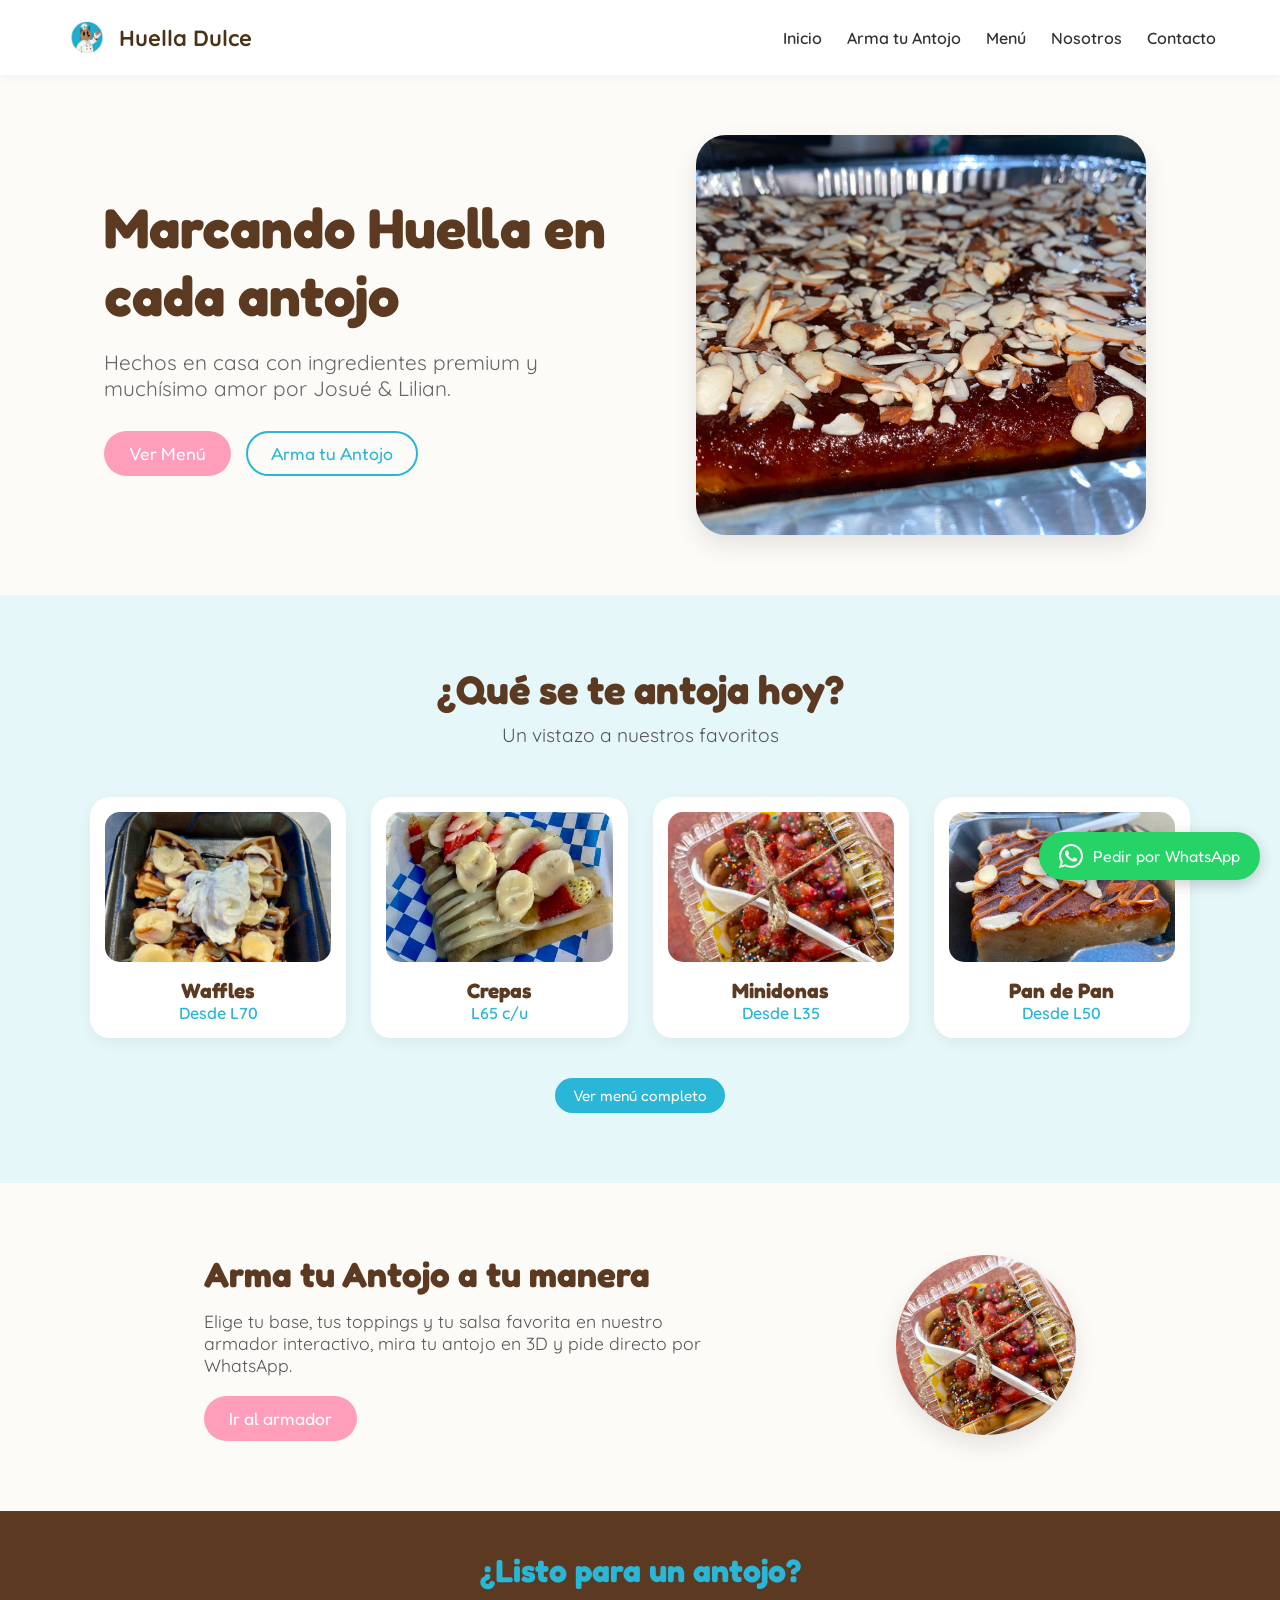
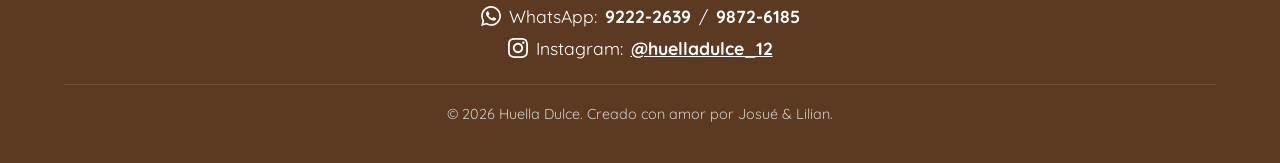
==== commit 049457cd: "Actualizacion: arrelgando apartado de Nosotros" ====
--- a/index.html
+++ b/index.html
@@ -23,7 +23,7 @@
         <span>Pedir por WhatsApp</span>
     </a>
 
-<header>
+    <header>
         <div class="logo-container">
             <img src="img/laHuellaDulce-Photoroom.png" alt="Logo Huella Dulce" class="logo-img">
             <span class="logo-texto">Huella Dulce</span>
@@ -40,6 +40,7 @@
                 <li><a href="index.html">Inicio</a></li>
                 <li><a href="personaliza.html">Arma tu Antojo</a></li>
                 <li><a href="menu.html">Menú</a></li>
+                <li><a href="nosotros.html">Nosotros</a></li>
                 <li><a href="contacto.html">Contacto</a></li>
             </ul>
         </nav>
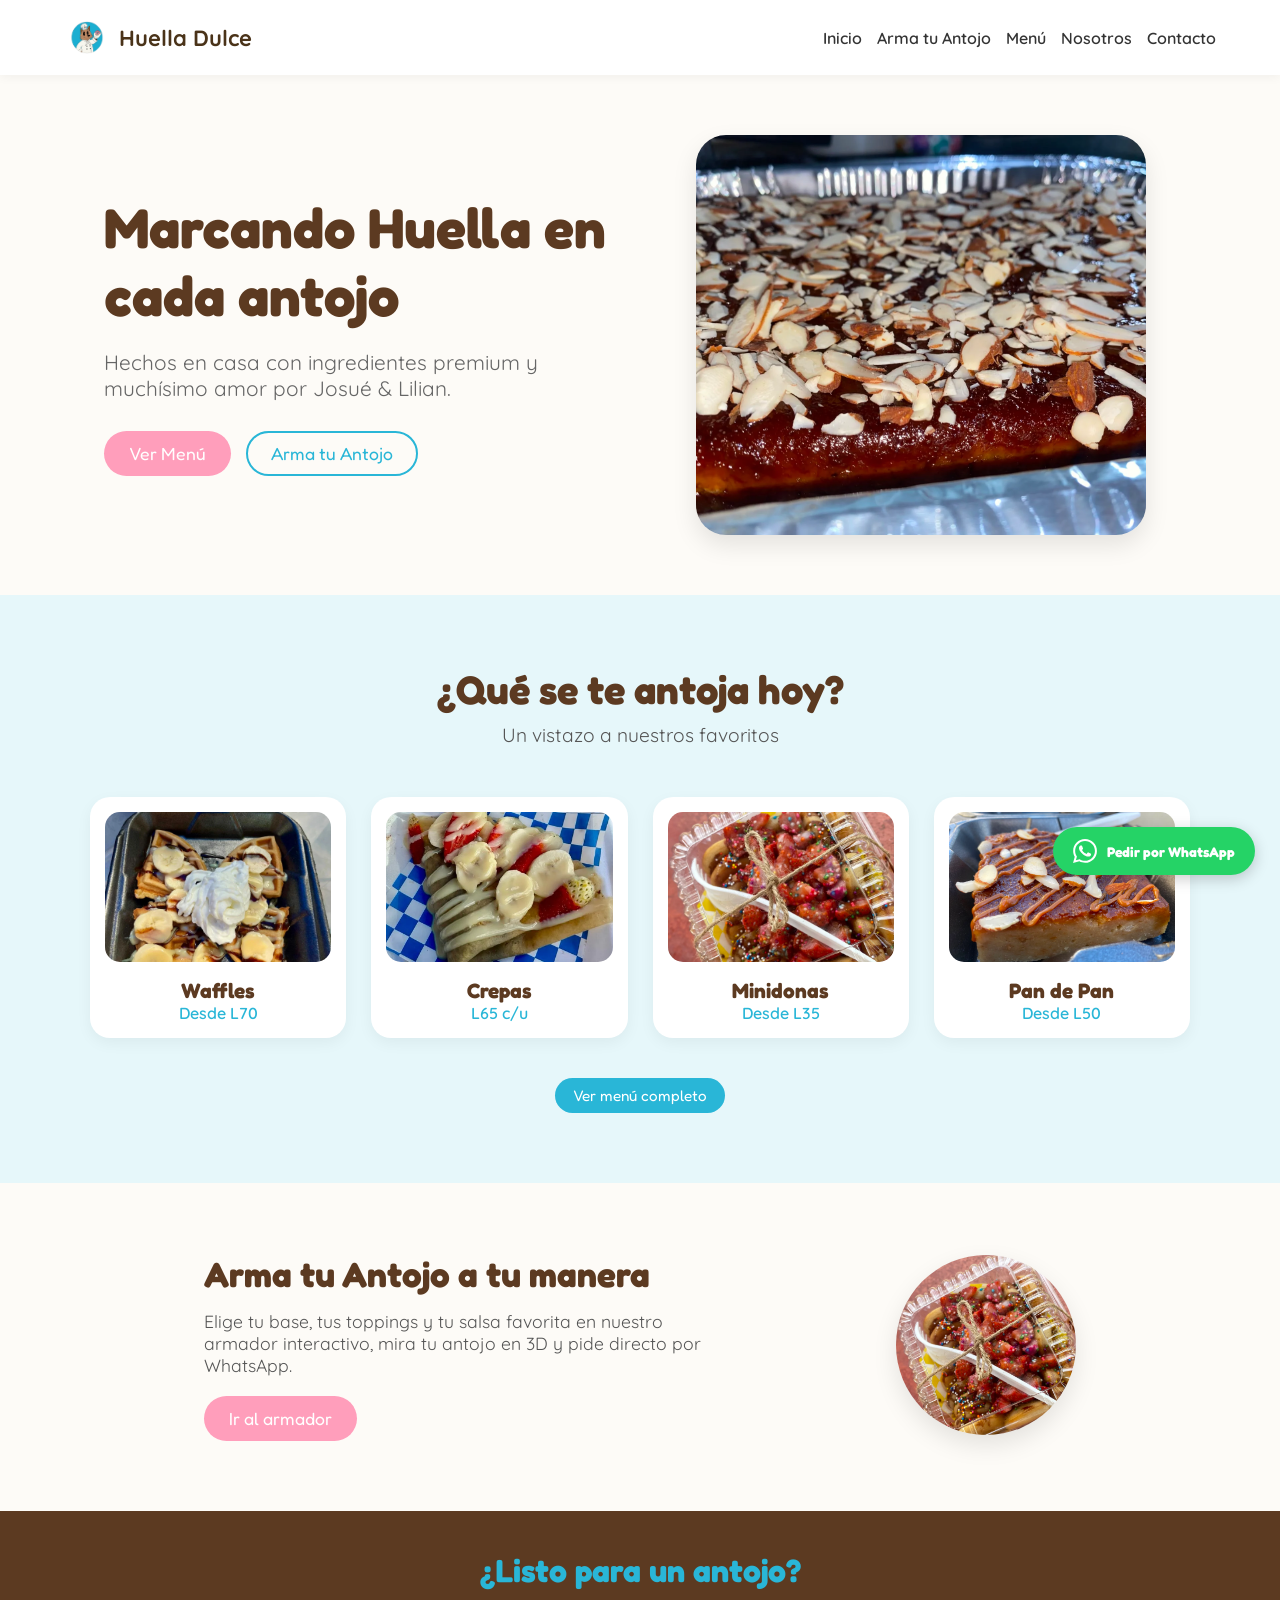
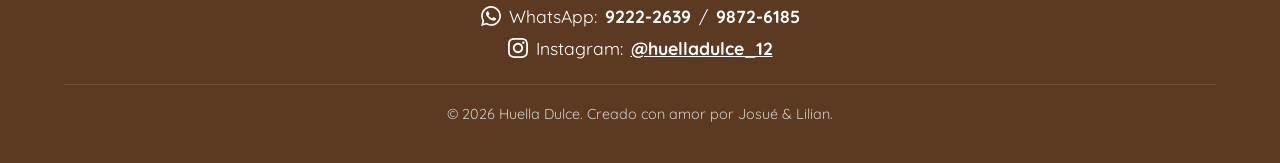
==== commit 971e289d: "haciendo optimizaciones de codigo y ordenando archivos" ====
--- a/index.html
+++ b/index.html
@@ -25,7 +25,7 @@
 
     <header>
         <div class="logo-container">
-            <img src="img/laHuellaDulce-Photoroom.png" alt="Logo Huella Dulce" class="logo-img">
+            <img src="img/laHuellaDulce-Photoroom.webp" alt="Logo Huella Dulce" class="logo-img">
             <span class="logo-texto">Huella Dulce</span>
         </div>
 
@@ -38,10 +38,10 @@
         <nav id="navMenu">
             <ul>
                 <li><a href="index.html">Inicio</a></li>
-                <li><a href="personaliza.html">Arma tu Antojo</a></li>
-                <li><a href="menu.html">Menú</a></li>
-                <li><a href="nosotros.html">Nosotros</a></li>
-                <li><a href="contacto.html">Contacto</a></li>
+                <li><a href="pages/personaliza.html">Arma tu Antojo</a></li>
+                <li><a href="pages/menu.html">Menú</a></li>
+                <li><a href="pages/nosotros.html">Nosotros</a></li>
+                <li><a href="pages/contacto.html">Contacto</a></li>
             </ul>
         </nav>
     </header>
@@ -51,12 +51,12 @@
             <h1>Marcando Huella en cada antojo</h1>
             <p>Hechos en casa con ingredientes premium y muchísimo amor por Josué & Lilian.</p>
             <div class="hero-botones">
-                <a href="menu.html" class="btn-rosa">Ver Menú</a>
-                <a href="personaliza.html" class="btn-outline">Arma tu Antojo</a>
+                <a href="pages/menu.html" class="btn-rosa">Ver Menú</a>
+                <a href="pages/personaliza.html" class="btn-outline">Arma tu Antojo</a>
             </div>
         </div>
         <div class="hero-imagen">
-            <img src="img/tentador.jpeg" alt="Postres tentadores">
+            <img src="img/tentador.webp" alt="Postres tentadores" fetchpriority="high">
         </div>
     </section>
 
@@ -65,38 +65,38 @@
         <p class="menu-subtitle">Un vistazo a nuestros favoritos</p>
         <div class="teaser-grid">
             <div class="teaser-card">
-                <img src="img/waflesnew.jpeg" alt="Waffles">
+                <img src="img/waflesnew.webp" alt="Waffles" loading="lazy" decoding="async">
                 <h3>Waffles</h3>
                 <p>Desde L70</p>
             </div>
             <div class="teaser-card">
-                <img src="img/crepasnew.jpeg" alt="Crepas">
+                <img src="img/crepasnew.webp" alt="Crepas" loading="lazy" decoding="async">
                 <h3>Crepas</h3>
                 <p>L65 c/u</p>
             </div>
             <div class="teaser-card">
-                <img src="img/minidonas.jpeg" alt="Minidonas">
+                <img src="img/minidonas.webp" alt="Minidonas" loading="lazy" decoding="async">
                 <h3>Minidonas</h3>
                 <p>Desde L35</p>
             </div>
             <div class="teaser-card">
-                <img src="img/pandepan.jpeg" alt="Pan de Pan">
+                <img src="img/pandepan.webp" alt="Pan de Pan" loading="lazy" decoding="async">
                 <h3>Pan de Pan</h3>
                 <p>Desde L50</p>
             </div>
         </div>
-        <a href="menu.html" class="btn-comprar ver-mas">Ver menú completo</a>
+        <a href="pages/menu.html" class="btn-comprar ver-mas">Ver menú completo</a>
     </section>
 
     <section class="cta-personaliza">
         <div class="cta-texto">
             <h2>Arma tu Antojo a tu manera</h2>
             <p>Elige tu base, tus toppings y tu salsa favorita en nuestro armador interactivo, mira tu antojo en 3D y pide directo por WhatsApp.</p>
-            <a href="personaliza.html" class="btn-rosa">Ir al armador</a>
+            <a href="pages/personaliza.html" class="btn-rosa">Ir al armador</a>
         </div>
         
         <div class="cta-imagen-redonda">
-            <img src="img/minidonas.jpeg" alt="Personaliza tu antojo" style="border-radius: 50%; width: 180px; height: 180px; object-fit: cover; box-shadow: 0 10px 25px rgba(0,0,0,0.1);">
+            <img src="img/minidonas.webp" alt="Personaliza tu antojo" loading="lazy" decoding="async" style="border-radius: 50%; width: 180px; height: 180px; object-fit: cover; box-shadow: 0 10px 25px rgba(0,0,0,0.1);">
         </div>
     </section>
 
@@ -118,6 +118,7 @@
         </div>
     </footer>
 
-    <script src="script.js"></script>
+    <script src="js/main.js"></script>
+    <script src="js/cart.js"></script>
 </body>
 </html>
--- a/style.css
+++ b/style.css
@@ -436,12 +436,29 @@
    ========================================================= */
 
 .customizer-3d {
-    perspective: 1200px; /* Profundidad tridimensional */
     display: flex;
     flex-direction: column;
     align-items: center;
     justify-content: center;
     margin: 20px 0;
+}
+
+.canvas-3d-container {
+    width: 100%;
+    max-width: 420px;
+    height: 380px;
+    border-radius: 24px;
+    background: radial-gradient(circle at center, #ffffff 0%, #fdfbf7 70%, #faeee5 100%);
+    box-shadow: 0 15px 35px rgba(92, 58, 33, 0.12), inset 0 1px 0 rgba(255, 255, 255, 0.9);
+    position: relative;
+    overflow: hidden;
+    touch-action: none;
+}
+
+.canvas-3d-container canvas {
+    width: 100% !important;
+    height: 100% !important;
+    outline: none;
 }
 
 .plate {
@@ -469,12 +486,16 @@
     transform: translateZ(20px); /* Eleva la foto del plato en el espacio 3D */
 }
 
-/* Capa contenedora de toppings 3D */
+/* Asegura que la capa flotante cubra exactamente el plato */
 .toppings-3d-layer {
     position: absolute;
-    inset: 0;
+    width: 82%;  /* Mismo tamaño relativo que tu .preview-img-3d */
+    height: 82%;
+    top: 9%;     /* Centrado exacto dentro del plato */
+    left: 9%;
     transform-style: preserve-3d;
     pointer-events: none;
+    z-index: 10; /* Asegura que quede por ENCIMA de la imagen */
 }
 
 /* Estilo individual de cada ingrediente flotante 3D */
@@ -899,6 +920,7 @@
     .customizer-3d {
     perspective: 1000px; /* Vital para darle profundidad real 3D */
 }
+}
 
 .plate {
     transition: transform 0.1s ease-out;
@@ -1105,6 +1127,365 @@
     }
 }
 
-
-
-}+/* ==========================================================================
+   BOTÓN DE WHATSAPP Y PEDIDOS
+   ========================================================================== */
+
+/* Botón flotante clásico en la esquina inferior */
+.whatsapp-float {
+    position: fixed;
+    bottom: 25px;
+    right: 25px;
+    background-color: #25d366;
+    color: white;
+    padding: 12px 20px;
+    border-radius: 50px;
+    font-family: 'Fredoka', sans-serif;
+    box-shadow: 0 4px 15px rgba(0,0,0,0.2);
+    z-index: 2000;
+    display: flex;
+    align-items: center;
+    gap: 10px;
+    text-decoration: none;
+    transition: transform 0.2s, background-color 0.2s;
+}
+
+.whatsapp-float:hover {
+    transform: scale(1.05);
+    background-color: #20ba5a;
+}
+
+/* Botón principal de checkout "Enviar todo el pedido por WhatsApp" */
+.btn-whatsapp-real {
+    display: flex !important;
+    align-items: center;
+    justify-content: center;
+    gap: 10px;
+    background: linear-gradient(135deg, #25d366 0%, #1ebd56 100%);
+    color: #ffffff !important;
+    width: 100%;
+    padding: 14px 20px;
+    border-radius: 12px;
+    text-decoration: none;
+    font-size: 1rem;
+    font-weight: 700;
+    font-family: 'Fredoka', sans-serif;
+    margin-top: 15px;
+    box-shadow: 0 4px 15px rgba(37, 211, 102, 0.3);
+    transition: transform 0.2s ease, box-shadow 0.2s ease;
+    cursor: pointer;
+    border: none;
+}
+
+.btn-whatsapp-real:hover {
+    background: linear-gradient(135deg, #22bf5b 0%, #1a9e48 100%);
+    transform: translateY(-2px);
+    box-shadow: 0 6px 20px rgba(37, 211, 102, 0.45);
+}
+
+.btn-whatsapp-real svg,
+.whatsapp-btn-icon {
+    width: 22px !important;
+    height: 22px !important;
+    flex-shrink: 0;
+    fill: #ffffff;
+}
+
+/* ==========================================================================
+   NOTIFICACIÓN FLOTANTE (TOAST)
+   ========================================================================== */
+#toastNotificacion {
+    position: fixed;
+    bottom: 25px; /* Cambiado a la parte inferior para no tapar la nav */
+    left: 25px;
+    background: #ffffff;
+    color: #5c3a21;
+    padding: 14px 22px;
+    border-radius: 12px;
+    box-shadow: 0 10px 30px rgba(0, 0, 0, 0.18);
+    border-left: 6px solid #25d366;
+    font-family: 'Fredoka', sans-serif;
+    font-size: 15px;
+    z-index: 99999;
+    opacity: 0;
+    visibility: hidden;
+    transform: translateY(30px);
+    transition: all 0.3s ease;
+    pointer-events: none;
+}
+
+#toastNotificacion.mostrar {
+    opacity: 1;
+    visibility: visible;
+    transform: translateY(0);
+}
+/* Ocultos por defecto */
+.sticker, .salsa-visual {
+    display: none;
+    position: absolute;
+    /* tus estilos de posicionamiento */
+}
+
+/* Se muestran únicamente cuando reciben la clase .show */
+.sticker.show, .salsa-visual.show {
+    display: block !important;
+}
+
+/* Colores/Filtros para las salsas */
+.salsa-dulce-visual.show {
+    background-color: rgba(210, 105, 30, 0.4); /* Color cajeta/dulce de leche */
+}
+.salsa-choco-visual.show {
+    background-color: rgba(60, 30, 15, 0.6); /* Color chocolate */
+}
+.salsa-leche-visual.show {
+    background-color: rgba(255, 255, 230, 0.5); /* Color condensada */
+}
+/* Asegura que los stickers y salsas se superpongan en la vista 3D */
+.plate {
+    position: relative;
+}
+
+.sticker, .salsa-visual {
+    position: absolute;
+    display: none; /* Se ocultan por defecto */
+}
+
+.sticker.show, .salsa-visual.show {
+    display: block; /* El JS activa la clase 'show' */
+}
+
+/* Notificación Toast */
+#toastNotificacion.mostrar {
+    display: block !important;
+}
+/* Estilos para el contenedor 3D */
+.plate {
+    position: relative;
+    overflow: hidden;
+    border-radius: 50%;
+}
+
+/* Capa transparente para bañar el plato con el color de la salsa */
+.salsa-overlay {
+    position: absolute;
+    top: 0; left: 0; width: 100%; height: 100%;
+    pointer-events: none;
+    border-radius: 50%;
+    transition: background 0.3s ease, opacity 0.3s ease;
+    opacity: 0;
+    mix-blend-mode: multiply; /* Hace que se fusione con la foto del waffle/crepa */
+}
+
+.salsa-overlay.active {
+    opacity: 0.55;
+}
+
+/* Contenedor de Emojis */
+.emojis-container {
+    position: absolute;
+    top: 0; left: 0; width: 100%; height: 100%;
+    pointer-events: none;
+    display: flex;
+    flex-wrap: wrap;
+    justify-content: center;
+    align-items: center;
+    align-content: center;
+    gap: 12px;
+    padding: 20px;
+    box-sizing: border-box;
+}
+
+.emoji-topping {
+    font-size: 2rem;
+    filter: drop-shadow(2px 4px 6px rgba(0,0,0,0.3));
+    animation: popEmoji 0.25s cubic-bezier(0.175, 0.885, 0.32, 1.275);
+}
+
+@keyframes popEmoji {
+    0% { transform: scale(0); }
+    100% { transform: scale(1); }
+}
+/* ==========================================
+   PLATO PREMIUM 3D
+========================================== */
+
+.customizer-3d {
+    perspective: 1400px;
+    display: flex;
+    flex-direction: column;
+    align-items: center;
+    justify-content: center;
+    padding: 30px;
+}
+
+.plate {
+    position: relative;
+    width: 360px;
+    height: 360px;
+    border-radius: 50%;
+
+    background:
+        radial-gradient(circle at center,
+            #ffffff 0%,
+            #fdfdfd 60%,
+            #f1f1f1 100%);
+
+    border: 16px solid #fafafa;
+
+    box-shadow:
+        0 35px 50px rgba(0,0,0,.18),
+        inset 0 10px 15px rgba(255,255,255,.9),
+        inset 0 -15px 20px rgba(0,0,0,.08);
+
+    transform-style: preserve-3d;
+    transition: transform .15s ease-out;
+}
+
+/* Borde interior elegante */
+
+.plate::before{
+    content:"";
+    position:absolute;
+    inset:18px;
+    border-radius:50%;
+    border:3px solid rgba(255,255,255,.9);
+    pointer-events:none;
+}
+
+/* Centro del plato */
+
+.plate::after{
+    content:"";
+    position:absolute;
+    inset:48px;
+    border-radius:50%;
+    background:
+        radial-gradient(circle,
+        rgba(255,255,255,.95),
+        rgba(240,240,240,.7));
+    pointer-events:none;
+}
+
+/* ==========================================
+   IMAGEN DEL PRODUCTO
+========================================== */
+
+.img-wrapper{
+    position:absolute;
+    top:50%;
+    left:50%;
+    transform:translate(-50%,-50%) translateZ(15px);
+
+    width:250px;
+    height:250px;
+
+    border-radius:50%;
+    overflow:hidden;
+
+    box-shadow:
+        0 10px 25px rgba(0,0,0,.25),
+        inset 0 0 20px rgba(0,0,0,.15);
+
+    z-index:3;
+}
+
+.preview-img-3d{
+    width:100%;
+    height:100%;
+    object-fit:cover;
+}
+
+/* ==========================================
+   SALSA SOLO EN EL BORDE
+========================================== */
+
+.salsa-overlay{
+    position:absolute;
+    inset:0;
+    border-radius:50%;
+    pointer-events:none;
+    opacity:0;
+    z-index:2;
+
+    mask:
+      radial-gradient(circle,
+      transparent 0 58%,
+      black 60% 100%);
+
+    -webkit-mask:
+      radial-gradient(circle,
+      transparent 0 58%,
+      black 60% 100%);
+}
+
+.salsa-overlay.active{
+    opacity:.9;
+}
+
+/* ==========================================
+   EMOJIS
+========================================== */
+
+.emoji-slot{
+    position:absolute;
+    z-index:5;
+
+    font-size:2.6rem;
+
+    opacity:0;
+    transform:scale(0);
+
+    transition:.3s;
+
+    filter:
+      drop-shadow(0 6px 8px rgba(0,0,0,.25));
+}
+
+.emoji-slot.active{
+    opacity:1;
+    transform:scale(1);
+}
+
+/* Distribución circular */
+
+.slot-tl{
+    top:55px;
+    left:55px;
+}
+
+.slot-tr{
+    top:55px;
+    right:55px;
+}
+
+.slot-bl{
+    bottom:55px;
+    left:55px;
+}
+
+.slot-br{
+    bottom:55px;
+    right:55px;
+}
+
+/* =========================================================
+   ACCESIBILIDAD: ANIMACIONES REDUCIDAS
+   ========================================================= */
+@media (prefers-reduced-motion: reduce) {
+    *, ::before, ::after {
+        animation-duration: 0.01ms !important;
+        animation-iteration-count: 1 !important;
+        transition-duration: 0.01ms !important;
+        scroll-behavior: auto !important;
+    }
+
+    .teaser-card:hover,
+    .menu-card:hover,
+    .btn-rosa:hover,
+    .btn-outline:hover {
+        transform: none !important;
+    }
+}
+
+
